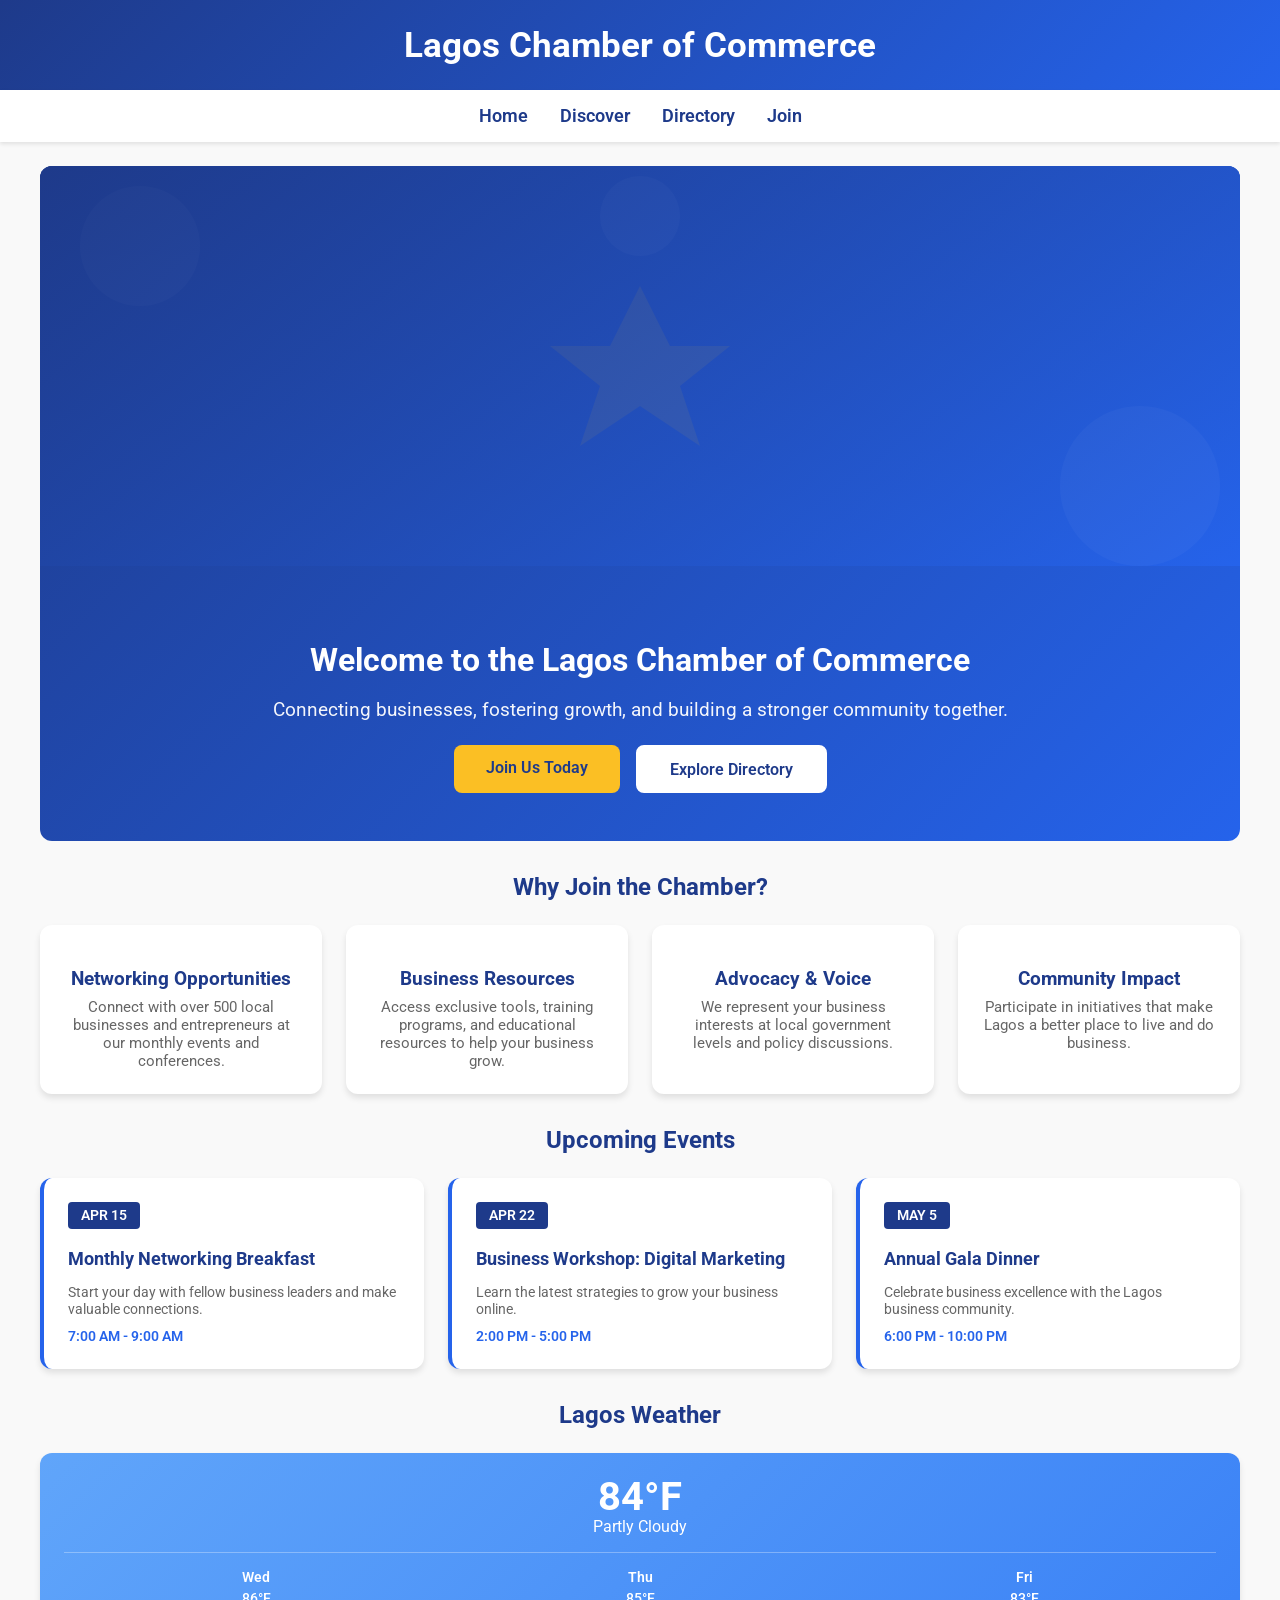
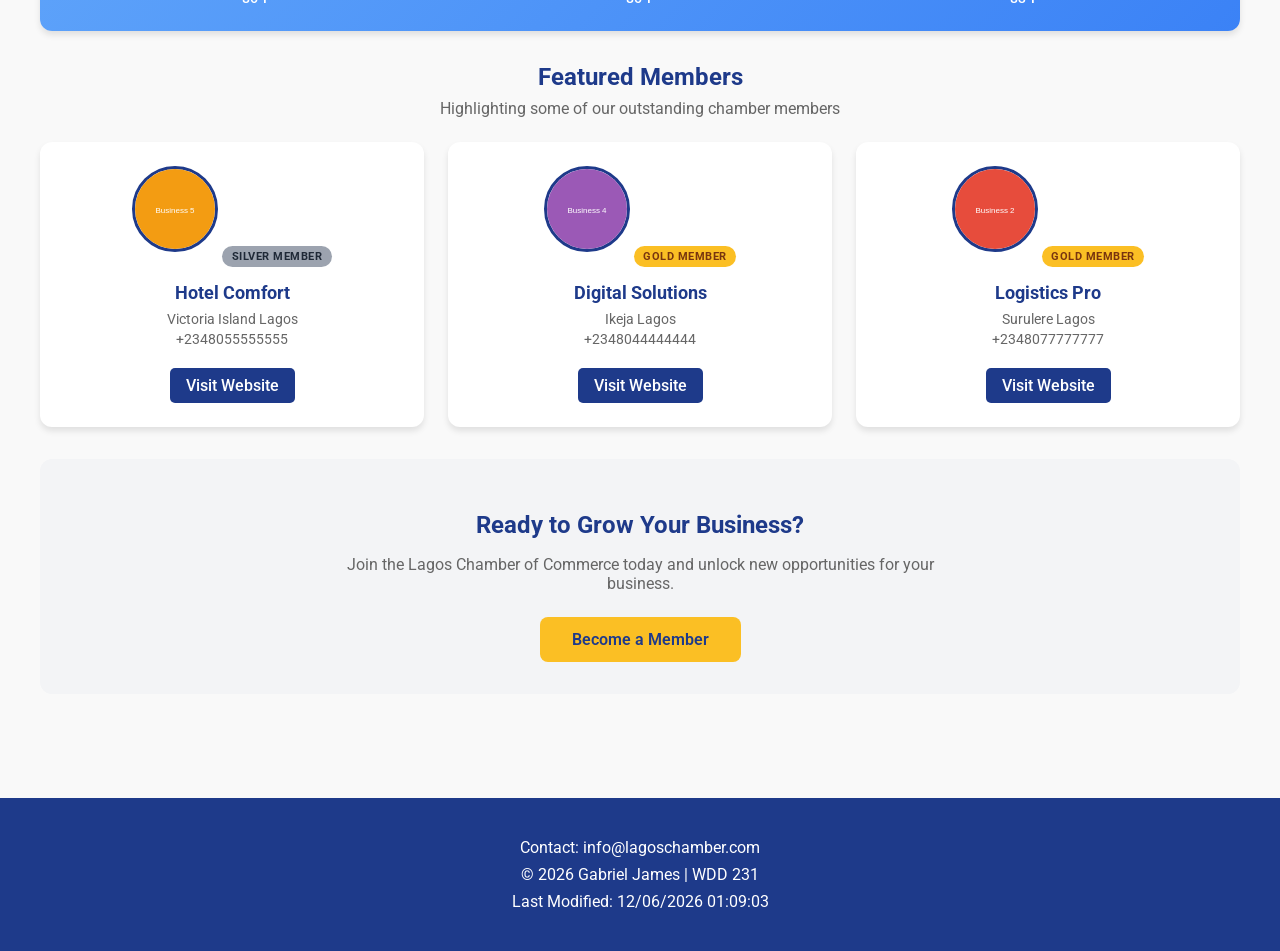
==== chamber/index.html @ 94c6b106 "Add chamber home page with weather API and member spotlights" ====
<!DOCTYPE html>
<html lang="en">
<head>
  <meta charset="UTF-8">
  <meta name="viewport" content="width=device-width, initial-scale=1.0">
 
  <title>Home | Lagos Chamber of Commerce</title>
 
  <meta name="description" content="Welcome to the Lagos Chamber of Commerce - connecting businesses, fostering growth, and building community.">
  <meta name="author" content="Gabriel James">
 
  <link rel="icon" href="images/favicon.jpeg">
 
  <link rel="preconnect" href="https://fonts.googleapis.com">
  <link rel="preconnect" href="https://fonts.gstatic.com" crossorigin>
  <link href="https://fonts.googleapis.com/css2?family=Roboto:wght@400;700&display=swap" rel="stylesheet">
 
  <meta property="og:title" content="Lagos Chamber of Commerce">
  <meta property="og:description" content="Connecting businesses, fostering growth, and building community in Lagos.">
  <meta property="og:image" content="https://gabbyjay20.github.io/wdd231/chamber/images/logo.svg">
  <meta property="og:url" content="https://gabbyjay20.github.io/wdd231/chamber/index.html">
 
  <link rel="stylesheet" href="styles/normalize.css">
  <link rel="stylesheet" href="styles/small.css">
  <link rel="stylesheet" href="styles/larger.css">
</head>
 
<body>
 
<header>
  <h1>Lagos Chamber of Commerce</h1>
</header>
 
<nav>
  <ul>
    <li><a href="index.html">Home</a></li>
    <li><a href="#">Discover</a></li>
    <li><a href="directory.html">Directory</a></li>
    <li><a href="#">Join</a></li>
  </ul>
</nav>
 
<main>
 
  <!-- Hero Section -->
  <section class="hero">
    <div class="hero-image"></div>
    <div class="hero-content">
      <h2>Welcome to the Lagos Chamber of Commerce</h2>
      <p>Connecting businesses, fostering growth, and building a stronger community together.</p>
      <div class="hero-buttons">
        <a href="#" class="cta-button primary">Join Us Today</a>
        <a href="directory.html" class="cta-button secondary">Explore Directory</a>
      </div>
    </div>
  </section>
 
  <!-- About Section -->
  <section class="about-section">
    <h2>Why Join the Chamber?</h2>
    <div class="features-grid">
      <div class="feature-card">
        <h3>Networking Opportunities</h3>
        <p>Connect with over 500 local businesses and entrepreneurs at our monthly events and conferences.</p>
      </div>
      <div class="feature-card">
        <h3>Business Resources</h3>
        <p>Access exclusive tools, training programs, and educational resources to help your business grow.</p>
      </div>
      <div class="feature-card">
        <h3>Advocacy & Voice</h3>
        <p>We represent your business interests at local government levels and policy discussions.</p>
      </div>
      <div class="feature-card">
        <h3>Community Impact</h3>
        <p>Participate in initiatives that make Lagos a better place to live and do business.</p>
      </div>
    </div>
  </section>
 
  <!-- Upcoming Events Section -->
  <section class="events-section">
    <h2>Upcoming Events</h2>
    <div class="events-grid">
      <div class="event-card">
        <div class="event-date">APR 15</div>
        <h3>Monthly Networking Breakfast</h3>
        <p>Start your day with fellow business leaders and make valuable connections.</p>
        <span class="event-time">7:00 AM - 9:00 AM</span>
      </div>
      <div class="event-card">
        <div class="event-date">APR 22</div>
        <h3>Business Workshop: Digital Marketing</h3>
        <p>Learn the latest strategies to grow your business online.</p>
        <span class="event-time">2:00 PM - 5:00 PM</span>
      </div>
      <div class="event-card">
        <div class="event-date">MAY 5</div>
        <h3>Annual Gala Dinner</h3>
        <p>Celebrate business excellence with the Lagos business community.</p>
        <span class="event-time">6:00 PM - 10:00 PM</span>
      </div>
    </div>
  </section>
 
  <!-- Weather Section -->
  <section class="weather-section">
    <h2>Lagos Weather</h2>
    <div class="weather-card">
      <div class="weather-info">
        <span class="temperature">84°F</span>
        <span class="conditions">Partly Cloudy</span>
      </div>
      <p class="weather-note">Perfect weather for business meetings and events!</p>
    </div>
  </section>

  <!-- Business Spotlight Section -->
  <section class="spotlight-section">
    <h2>Featured Members</h2>
    <p class="section-subtitle">Highlighting some of our outstanding chamber members</p>
    <div id="spotlights" class="spotlight-grid"></div>
  </section>
 
  <!-- Call to Action -->
  <section class="cta-section">
    <h2>Ready to Grow Your Business?</h2>
    <p>Join the Lagos Chamber of Commerce today and unlock new opportunities for your business.</p>
    <a href="#" class="cta-button primary">Become a Member</a>
  </section>
 
</main>
 
<footer>
 
  <p>Contact: info@lagoschamber.com</p>
 
  <p>© <span id="year"></span> Gabriel James | WDD 231</p>
 
  <p>Last Modified: <span id="lastModified"></span></p>
 
</footer>
 
<script src="scripts/home.js" defer></script>
 
</body>
</html>
---- chamber/styles/small.css ----
body {
  font-family: 'Roboto', sans-serif;
  margin: 0;
  background-color: #f9f9f9;
  color: #333;
}

header {
  text-align: center;
  padding: 1.5rem;
  background: linear-gradient(135deg, #1e3a8a 0%, #2563eb 100%);
  color: white;
  box-shadow: 0 2px 5px rgba(0,0,0,0.1);
}

header h1 {
  margin: 0;
  font-size: 1.8rem;
}

nav {
  background-color: #fff;
  box-shadow: 0 2px 4px rgba(0,0,0,0.1);
}

nav ul {
  display: flex;
  justify-content: center;
  gap: 2rem;
  list-style: none;
  padding: 1rem;
  margin: 0;
}

nav a {
  text-decoration: none;
  color: #1e3a8a;
  font-weight: 600;
  font-size: 1rem;
  transition: color 0.3s;
}

nav a:hover {
  color: #2563eb;
}

main {
  padding: 1.5rem;
  max-width: 1200px;
  margin: 0 auto;
}

h2 {
  text-align: center;
  color: #1e3a8a;
  margin-bottom: 1.5rem;
}

.view-buttons {
  text-align: center;
  margin-bottom: 2rem;
}

.view-buttons button {
  padding: 0.5rem 1.5rem;
  margin: 0 0.5rem;
  border: 2px solid #1e3a8a;
  background-color: white;
  color: #1e3a8a;
  font-weight: 600;
  cursor: pointer;
  border-radius: 5px;
  transition: all 0.3s;
}

.view-buttons button:hover,
.view-buttons button.active {
  background-color: #1e3a8a;
  color: white;
}

#members.grid {
  display: grid;
  grid-template-columns: 1fr;
  gap: 1.5rem;
}

#members.list {
  display: flex;
  flex-direction: column;
  gap: 1rem;
}

#members.list .card {
  display: flex;
  flex-direction: row;
  align-items: center;
  text-align: left;
}

#members.list .card img {
  width: 80px;
  height: 80px;
  margin-right: 1rem;
  margin-bottom: 0;
}

.card {
  background-color: white;
  border: none;
  padding: 1.5rem;
  text-align: center;
  border-radius: 12px;
  box-shadow: 0 4px 6px rgba(0,0,0,0.1);
  transition: transform 0.3s, box-shadow 0.3s;
}

.card:hover {
  transform: translateY(-5px);
  box-shadow: 0 8px 15px rgba(0,0,0,0.15);
}

.card img {
  width: 100px;
  height: 100px;
  object-fit: cover;
  border-radius: 50%;
  margin-bottom: 1rem;
  border: 3px solid #1e3a8a;
}

.card h3 {
  margin: 0.5rem 0;
  color: #1e3a8a;
  font-size: 1.2rem;
}

.card p {
  margin: 0.3rem 0;
  color: #666;
  font-size: 0.9rem;
}

.card a {
  display: inline-block;
  margin-top: 1rem;
  padding: 0.5rem 1rem;
  background-color: #1e3a8a;
  color: white;
  text-decoration: none;
  border-radius: 5px;
  font-weight: 500;
  transition: background-color 0.3s;
}

.card a:hover {
  background-color: #2563eb;
}

footer {
  background-color: #1e3a8a;
  color: white;
  text-align: center;
  padding: 2rem;
  margin-top: 3rem;
}

footer p {
  margin: 0.5rem 0;
}

footer a {
  color: #93c5fd;
  text-decoration: none;
}

footer a:hover {
  text-decoration: underline;
}

@media (min-width: 600px) {
  #members.grid {
    grid-template-columns: repeat(2, 1fr);
  }
}

/* Hero Section */
.hero {
  position: relative;
  background: linear-gradient(135deg, #1e3a8a 0%, #2563eb 100%);
  color: white;
  padding: 0;
  text-align: center;
  border-radius: 12px;
  margin-bottom: 2rem;
  overflow: hidden;
}

.hero-image {
  width: 100%;
  height: 300px;
  background-image: url('../images/hero-bg.svg');
  background-size: cover;
  background-position: center;
  position: relative;
}

.hero-image::after {
  content: '';
  position: absolute;
  top: 0;
  left: 0;
  right: 0;
  bottom: 0;
  background: linear-gradient(135deg, rgba(30, 58, 138, 0.85) 0%, rgba(37, 99, 235, 0.7) 100%);
}

.hero-content {
  position: relative;
  padding: 3rem 1.5rem;
  z-index: 1;
}

.hero-content h2 {
  color: white;
  font-size: 2rem;
  margin-bottom: 1rem;
}

.hero-content p {
  font-size: 1.2rem;
  margin-bottom: 1.5rem;
  opacity: 0.95;
}

.hero-buttons {
  display: flex;
  flex-direction: column;
  gap: 1rem;
  justify-content: center;
}

.cta-button {
  display: inline-block;
  padding: 0.8rem 2rem;
  border-radius: 8px;
  font-weight: 600;
  text-decoration: none;
  transition: all 0.3s;
}

.cta-button.primary {
  background-color: #fbbf24;
  color: #1e3a8a;
}

.cta-button.primary:hover {
  background-color: #f59e0b;
  transform: translateY(-2px);
}

.cta-button.secondary {
  background-color: white;
  color: #1e3a8a;
  border: 2px solid white;
}

.cta-button.secondary:hover {
  background-color: #1e3a8a;
  color: white;
}

/* About Section */
.about-section {
  margin-bottom: 2rem;
}

.features-grid {
  display: grid;
  grid-template-columns: 1fr;
  gap: 1.5rem;
}

.feature-card {
  background-color: white;
  padding: 1.5rem;
  border-radius: 12px;
  box-shadow: 0 4px 6px rgba(0,0,0,0.1);
  text-align: center;
}

.feature-card h3 {
  color: #1e3a8a;
  margin-bottom: 0.5rem;
}

.feature-card p {
  color: #666;
  font-size: 0.95rem;
  margin: 0;
}

/* Events Section */
.events-section {
  margin-bottom: 2rem;
}

.events-grid {
  display: grid;
  grid-template-columns: 1fr;
  gap: 1.5rem;
}

.event-card {
  background-color: white;
  padding: 1.5rem;
  border-radius: 12px;
  box-shadow: 0 4px 6px rgba(0,0,0,0.1);
  border-left: 4px solid #2563eb;
}

.event-date {
  background-color: #1e3a8a;
  color: white;
  display: inline-block;
  padding: 0.3rem 0.8rem;
  border-radius: 4px;
  font-weight: 600;
  font-size: 0.9rem;
  margin-bottom: 0.8rem;
}

.event-card h3 {
  color: #1e3a8a;
  margin: 0.5rem 0;
  font-size: 1.1rem;
}

.event-card p {
  color: #666;
  font-size: 0.9rem;
  margin-bottom: 0.5rem;
}

.event-time {
  color: #2563eb;
  font-weight: 600;
  font-size: 0.85rem;
}

/* Weather Section */
.weather-section {
  margin-bottom: 2rem;
}

.weather-card {
  background: linear-gradient(135deg, #60a5fa 0%, #3b82f6 100%);
  color: white;
  padding: 1.5rem;
  border-radius: 12px;
  text-align: center;
  box-shadow: 0 4px 6px rgba(0,0,0,0.1);
}

.weather-current {
  display: flex;
  align-items: center;
  justify-content: center;
  gap: 1rem;
  margin-bottom: 1rem;
}

.weather-icon {
  width: 60px;
  height: 60px;
}

.weather-info {
  display: flex;
  flex-direction: column;
}

.temperature {
  font-size: 2.5rem;
  font-weight: 700;
  line-height: 1;
}

.conditions {
  font-size: 1rem;
  text-transform: capitalize;
}

.weather-forecast {
  display: flex;
  justify-content: space-around;
  padding-top: 1rem;
  border-top: 1px solid rgba(255,255,255,0.3);
}

.forecast-day {
  display: flex;
  flex-direction: column;
  align-items: center;
  gap: 0.3rem;
}

.forecast-date {
  font-size: 0.85rem;
  font-weight: 600;
}

.forecast-icon {
  width: 35px;
  height: 35px;
}

.forecast-temp {
  font-size: 0.9rem;
  font-weight: 500;
}

.weather-note {
  margin: 0;
  font-size: 0.95rem;
  opacity: 0.9;
}

/* CTA Section */
.cta-section {
  background-color: #f3f4f6;
  padding: 2rem;
  border-radius: 12px;
  text-align: center;
  margin-bottom: 2rem;
}

.cta-section h2 {
  color: #1e3a8a;
  margin-bottom: 0.5rem;
}

.cta-section p {
  color: #666;
  margin-bottom: 1.5rem;
  max-width: 600px;
  margin-left: auto;
  margin-right: auto;
}

/* Spotlight Section */
.spotlight-section {
  margin-bottom: 2rem;
}

.section-subtitle {
  text-align: center;
  color: #666;
  margin-top: -1rem;
  margin-bottom: 1.5rem;
}

.spotlight-grid {
  display: grid;
  grid-template-columns: 1fr;
  gap: 1.5rem;
}

.spotlight-card {
  background-color: white;
  padding: 1.5rem;
  border-radius: 12px;
  box-shadow: 0 4px 6px rgba(0,0,0,0.1);
  text-align: center;
  transition: transform 0.3s, box-shadow 0.3s;
}

.spotlight-card:hover {
  transform: translateY(-5px);
  box-shadow: 0 8px 15px rgba(0,0,0,0.15);
}

.spotlight-card img {
  width: 80px;
  height: 80px;
  border-radius: 50%;
  object-fit: cover;
  border: 3px solid #1e3a8a;
  margin-bottom: 0.5rem;
}

.spotlight-card .membership-badge {
  display: inline-block;
  padding: 0.25rem 0.6rem;
  border-radius: 20px;
  font-size: 0.7rem;
  font-weight: 700;
  text-transform: uppercase;
  letter-spacing: 0.5px;
  margin-bottom: 0.5rem;
}

.spotlight-card .membership-badge.gold {
  background-color: #fbbf24;
  color: #78350f;
}

.spotlight-card .membership-badge.silver {
  background-color: #9ca3af;
  color: #1f2937;
}

.spotlight-card .membership-badge.bronze {
  background-color: #b45309;
  color: white;
}

.spotlight-card h3 {
  color: #1e3a8a;
  margin: 0.5rem 0;
  font-size: 1.1rem;
}

.spotlight-card .tagline {
  color: #2563eb;
  font-style: italic;
  font-size: 0.9rem;
  margin-bottom: 0.5rem;
}

.spotlight-card .address,
.spotlight-card .phone {
  color: #666;
  font-size: 0.85rem;
  margin: 0.3rem 0;
}

.spotlight-card .visit-btn {
  display: inline-block;
  margin-top: 1rem;
  padding: 0.5rem 1rem;
  background-color: #1e3a8a;
  color: white;
  text-decoration: none;
  border-radius: 5px;
  font-weight: 500;
  transition: background-color 0.3s;
}

.spotlight-card .visit-btn:hover {
  background-color: #2563eb;
}

/* Responsive */
@media (min-width: 600px) {
  .hero-buttons {
    flex-direction: row;
    justify-content: center;
  }
  
  .features-grid {
    grid-template-columns: repeat(2, 1fr);
  }
  
  .events-grid {
    grid-template-columns: repeat(2, 1fr);
  }
}
---- chamber/styles/larger.css ----
@media (min-width: 768px) {
  #members.grid {
    grid-template-columns: repeat(2, 1fr);
  }
  
  .features-grid {
    grid-template-columns: repeat(2, 1fr);
  }
  
  .spotlight-grid {
    grid-template-columns: repeat(2, 1fr);
  }
  
  .hero-image {
    height: 400px;
  }
}

@media (min-width: 1024px) {
  #members.grid {
    grid-template-columns: repeat(3, 1fr);
  }
  
  header h1 {
    font-size: 2.2rem;
  }
  
  nav a {
    font-size: 1.1rem;
  }
  
  .features-grid {
    grid-template-columns: repeat(4, 1fr);
  }
  
  .events-grid {
    grid-template-columns: repeat(3, 1fr);
  }
  
  .spotlight-grid {
    grid-template-columns: repeat(3, 1fr);
  }
}

@media (min-width: 1200px) {
  #members.grid {
    grid-template-columns: repeat(4, 1fr);
  }
}
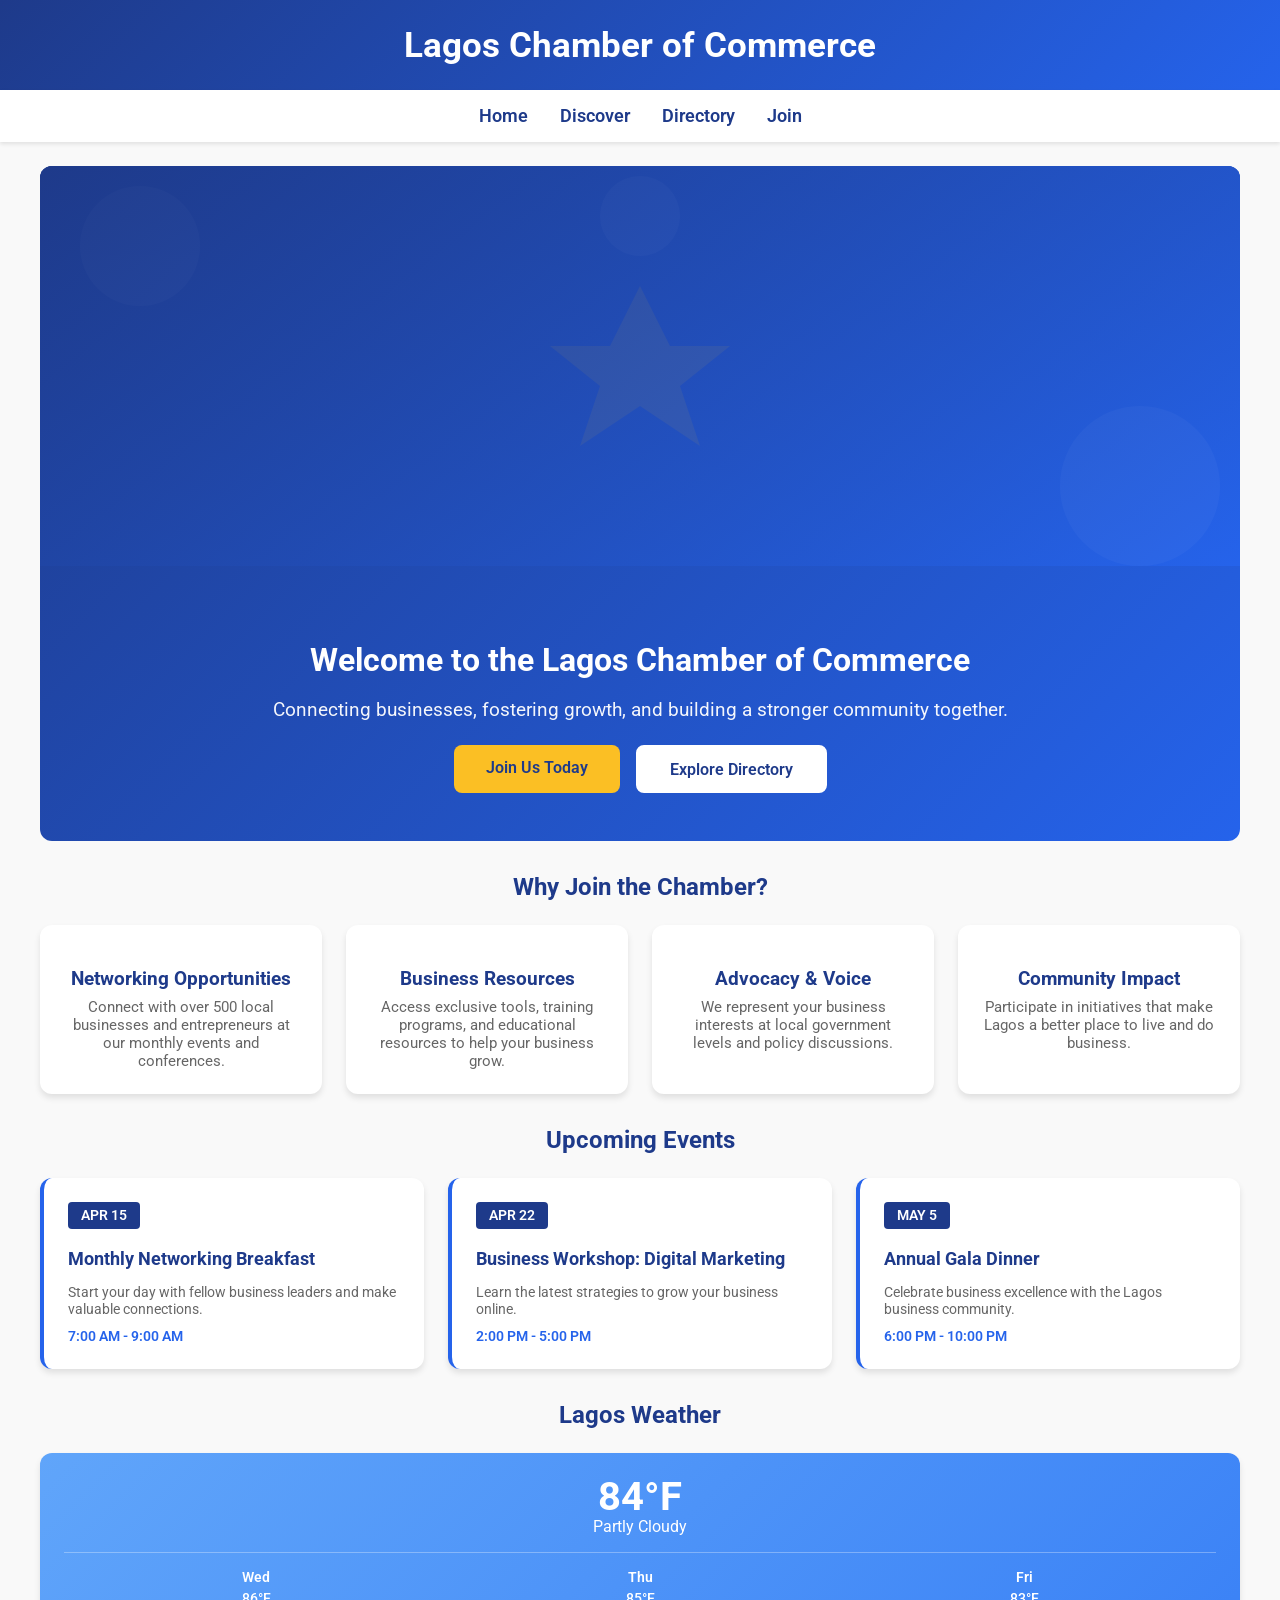
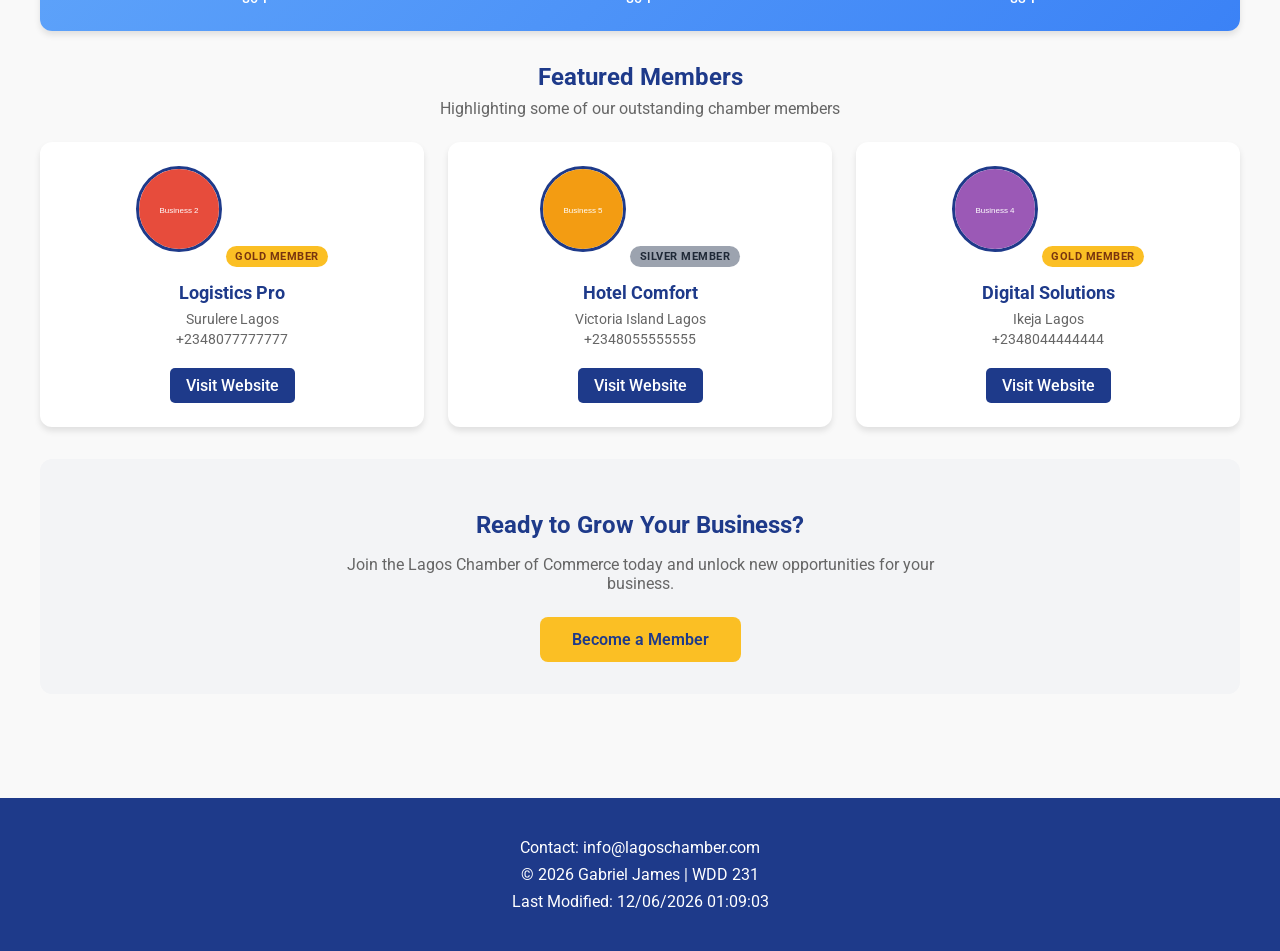
==== commit b540ba4a: "Fix meta tags and favicon for SEO" ====
--- a/chamber/index.html
+++ b/chamber/index.html
@@ -6,7 +6,7 @@
  
   <title>Home | Lagos Chamber of Commerce</title>
  
-  <meta name="description" content="Welcome to the Lagos Chamber of Commerce - connecting businesses, fostering growth, and building community.">
+  <meta name="description" content="Welcome to the Lagos Chamber of Commerce - connecting businesses, fostering growth, and building community in Lagos, Nigeria.">
   <meta name="author" content="Gabriel James">
  
   <link rel="icon" href="images/favicon.jpeg">
@@ -15,8 +15,8 @@
   <link rel="preconnect" href="https://fonts.gstatic.com" crossorigin>
   <link href="https://fonts.googleapis.com/css2?family=Roboto:wght@400;700&display=swap" rel="stylesheet">
  
-  <meta property="og:title" content="Lagos Chamber of Commerce">
-  <meta property="og:description" content="Connecting businesses, fostering growth, and building community in Lagos.">
+  <meta property="og:title" content="Lagos Chamber of Commerce - Home">
+  <meta property="og:description" content="Welcome to the Lagos Chamber of Commerce - connecting businesses, fostering growth, and building community together.">
   <meta property="og:image" content="https://gabbyjay20.github.io/wdd231/chamber/images/logo.svg">
   <meta property="og:url" content="https://gabbyjay20.github.io/wdd231/chamber/index.html">
  
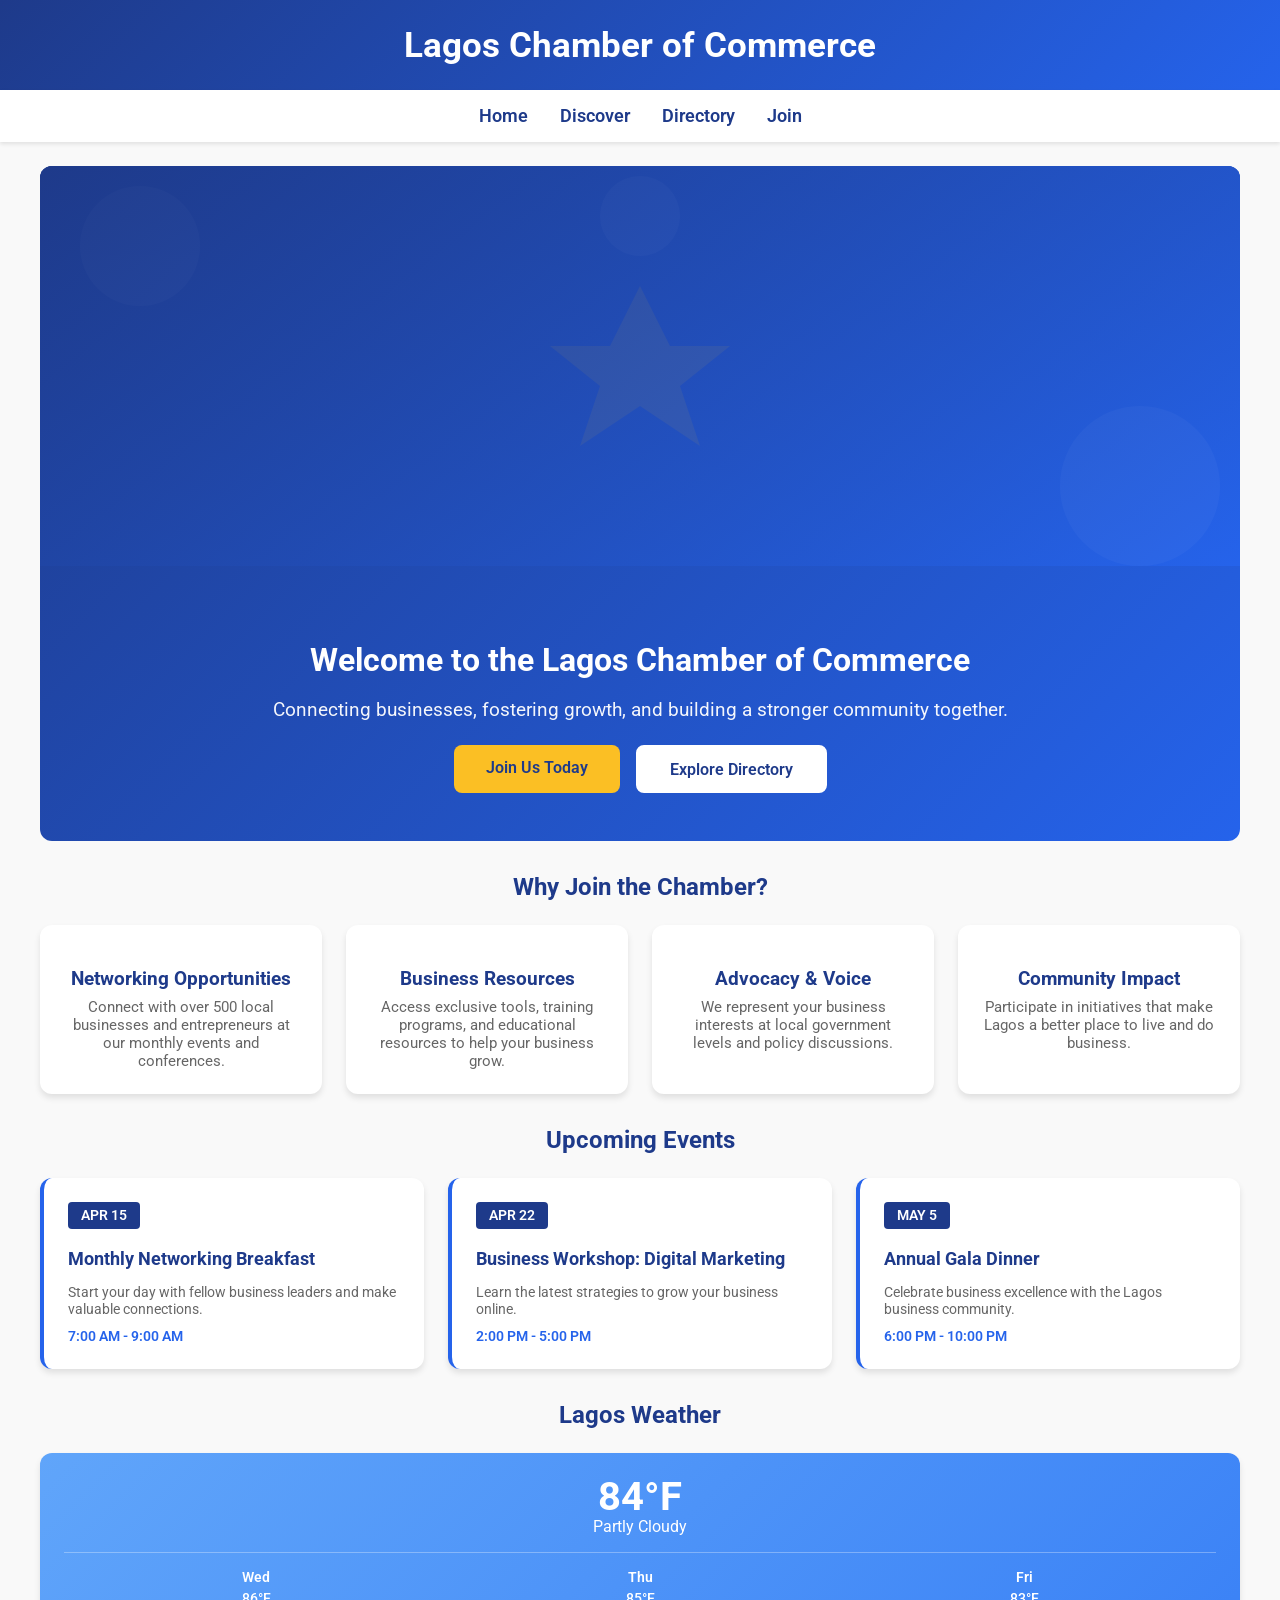
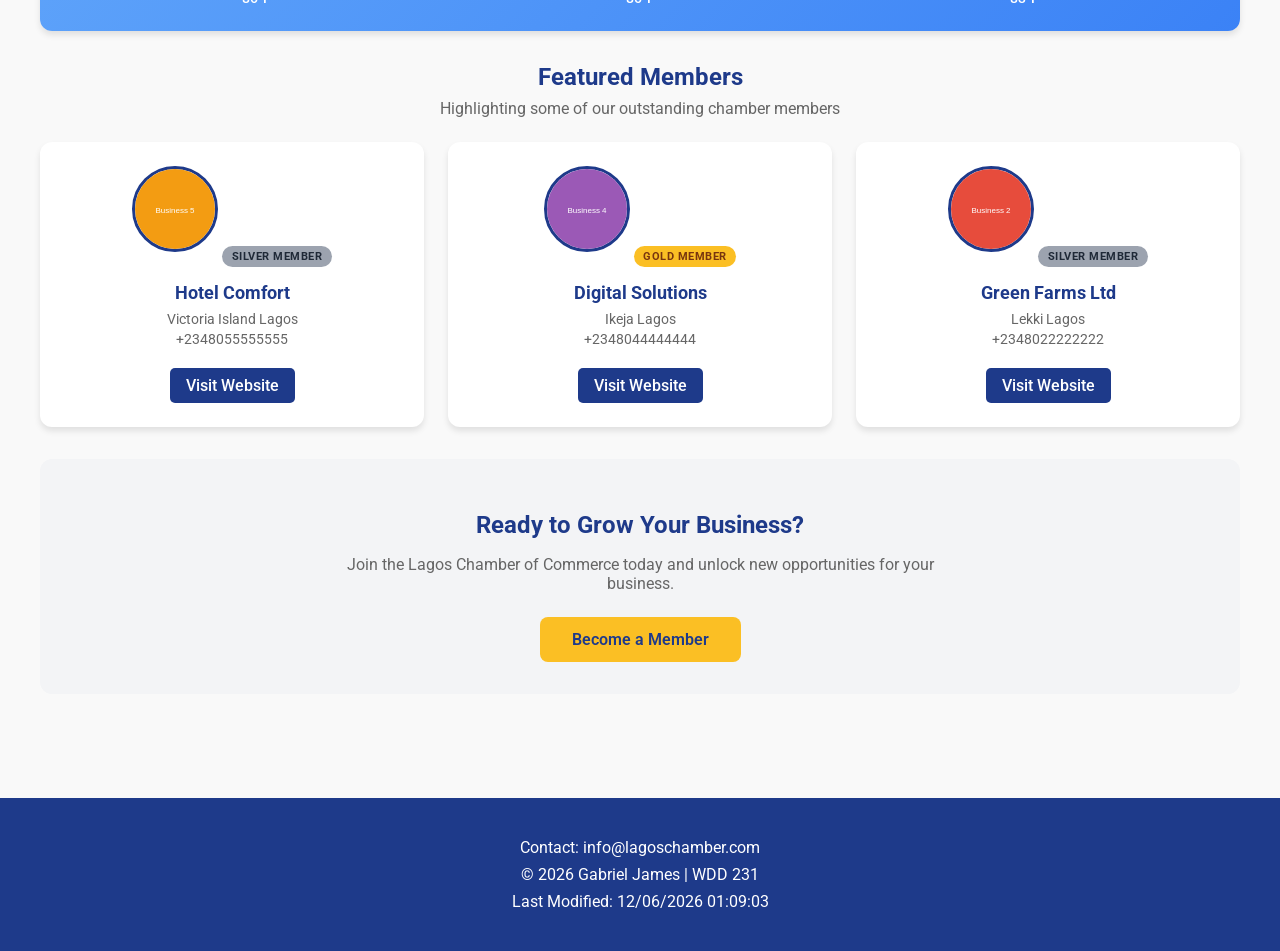
==== commit 275b1815: "Update title format" ====
--- a/chamber/index.html
+++ b/chamber/index.html
@@ -4,7 +4,7 @@
   <meta charset="UTF-8">
   <meta name="viewport" content="width=device-width, initial-scale=1.0">
  
-  <title>Home | Lagos Chamber of Commerce</title>
+  <title>Lagos Chamber of Commerce - Home Page</title>
  
   <meta name="description" content="Welcome to the Lagos Chamber of Commerce - connecting businesses, fostering growth, and building community in Lagos, Nigeria.">
   <meta name="author" content="Gabriel James">
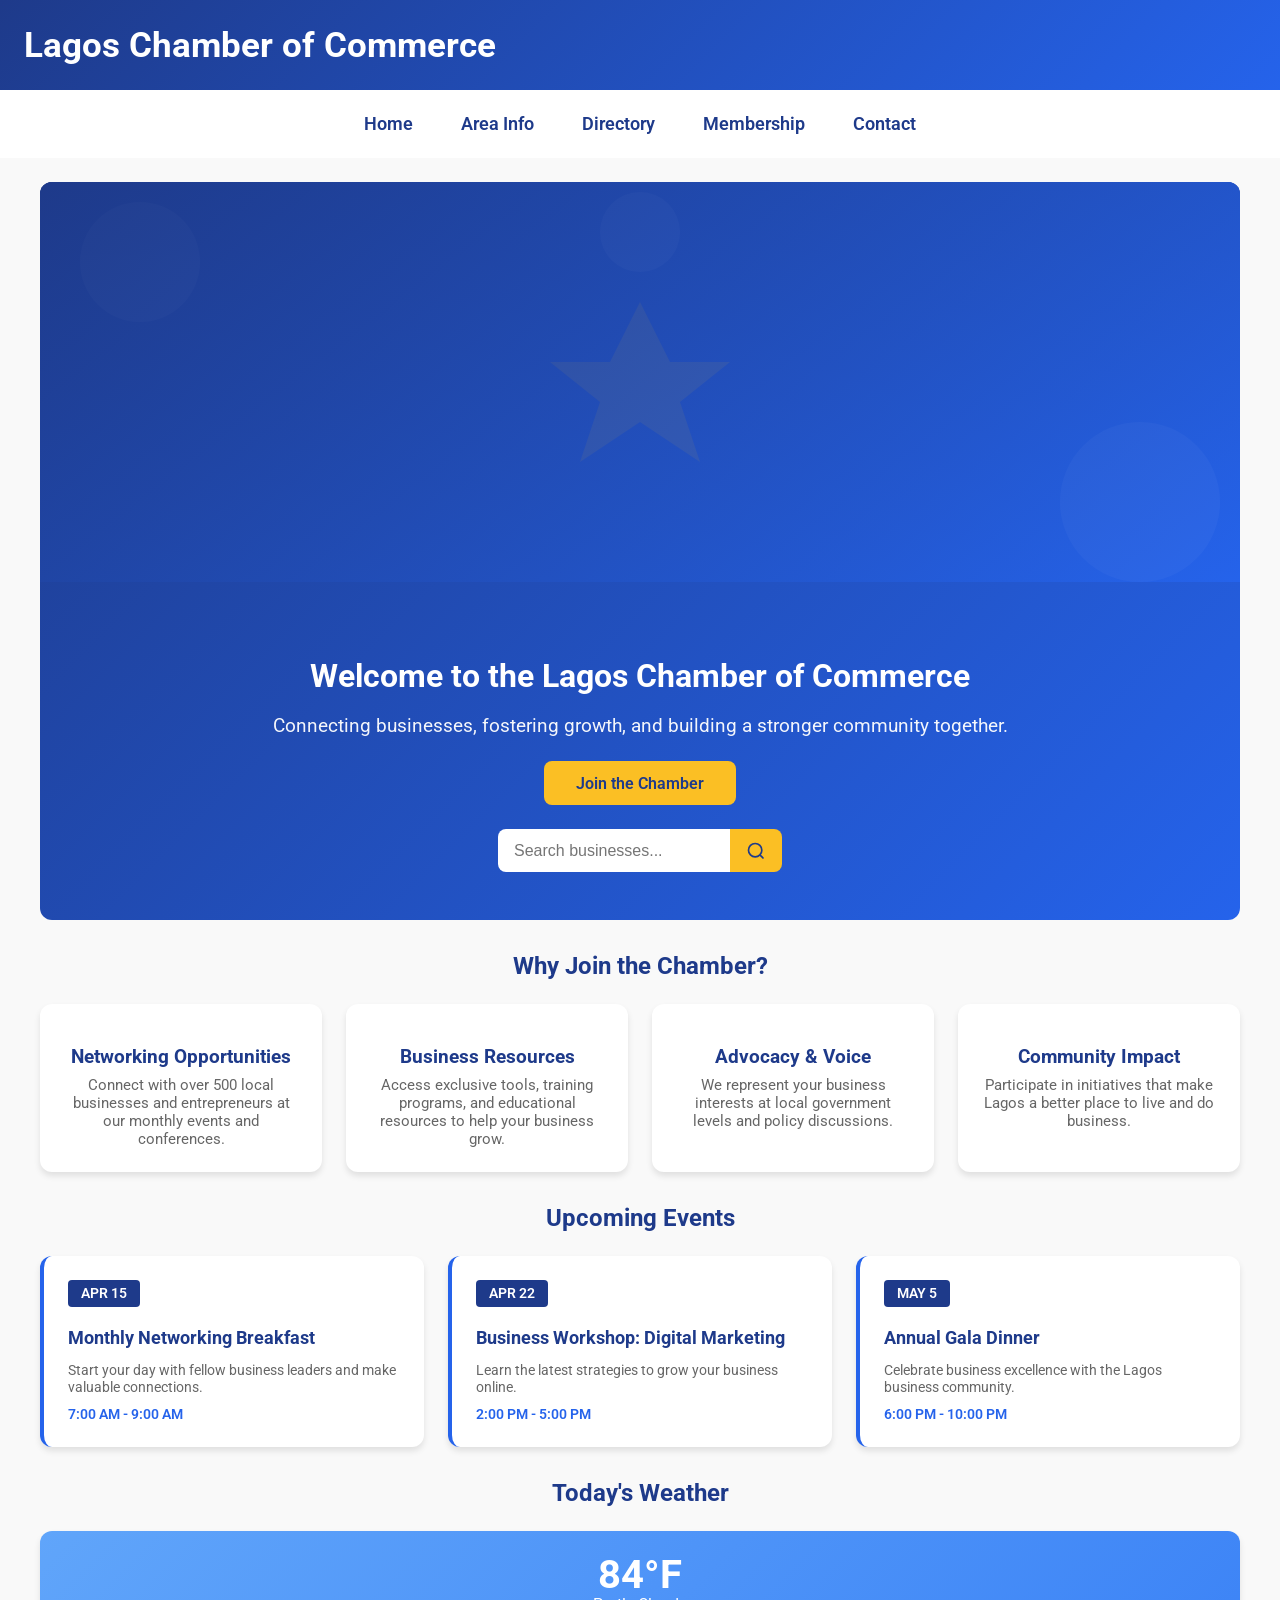
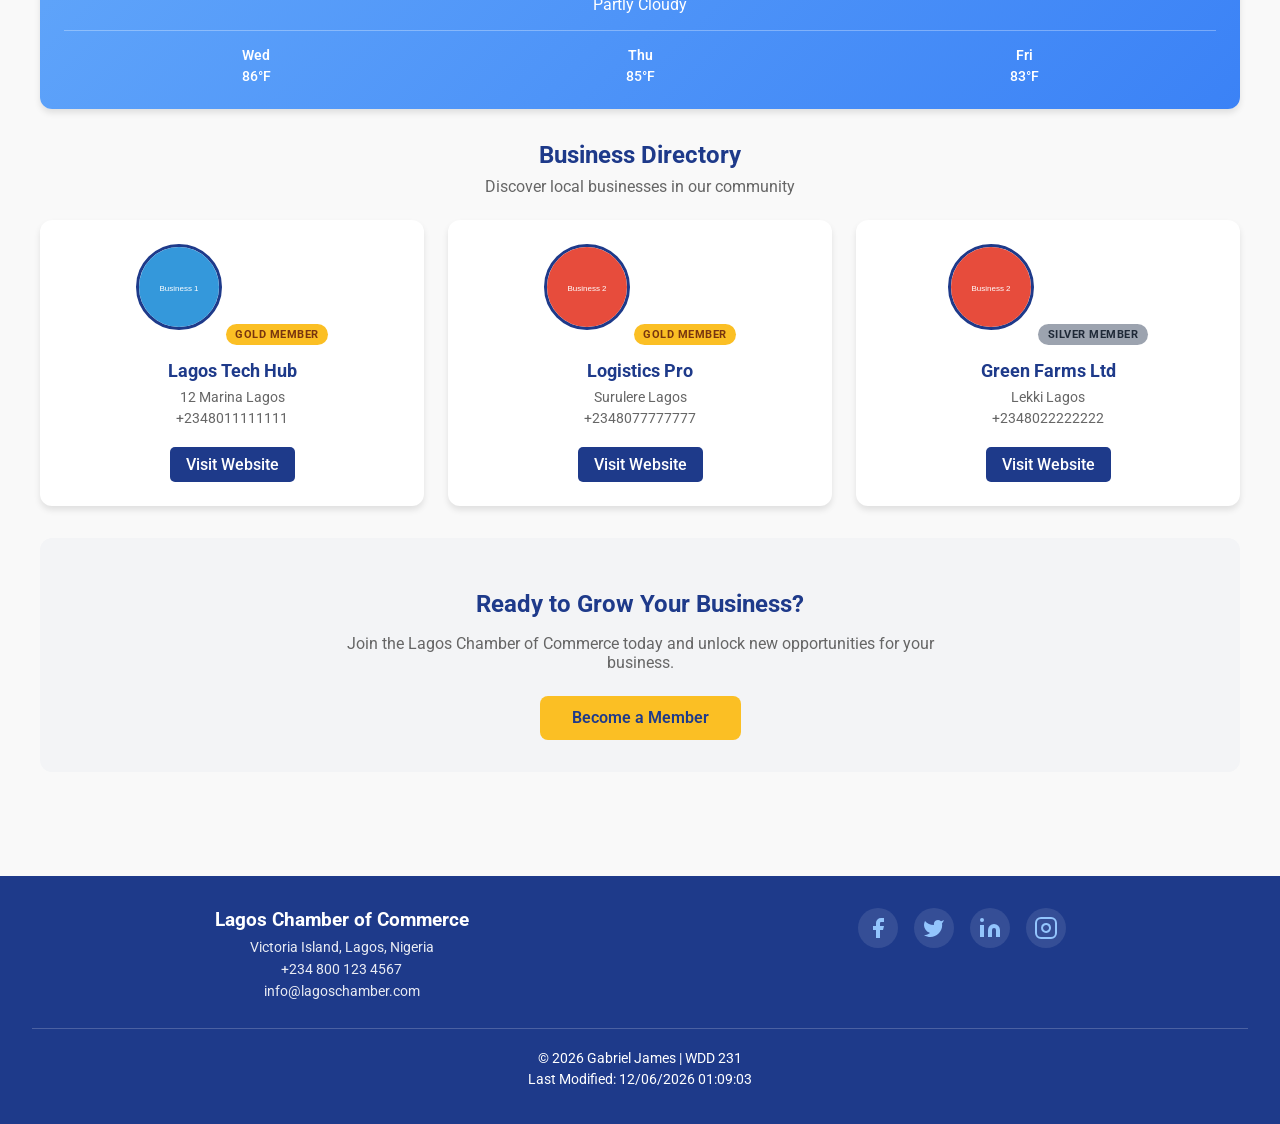
==== commit f41dfbe6: "Update chamber pages, scripts, and styles" ====
--- a/chamber/index.html
+++ b/chamber/index.html
@@ -3,23 +3,23 @@
 <head>
   <meta charset="UTF-8">
   <meta name="viewport" content="width=device-width, initial-scale=1.0">
- 
+  
   <title>Lagos Chamber of Commerce - Home Page</title>
- 
+  
   <meta name="description" content="Welcome to the Lagos Chamber of Commerce - connecting businesses, fostering growth, and building community in Lagos, Nigeria.">
   <meta name="author" content="Gabriel James">
- 
+  
   <link rel="icon" href="images/favicon.jpeg">
- 
+  
   <link rel="preconnect" href="https://fonts.googleapis.com">
   <link rel="preconnect" href="https://fonts.gstatic.com" crossorigin>
   <link href="https://fonts.googleapis.com/css2?family=Roboto:wght@400;700&display=swap" rel="stylesheet">
- 
+  
   <meta property="og:title" content="Lagos Chamber of Commerce - Home">
   <meta property="og:description" content="Welcome to the Lagos Chamber of Commerce - connecting businesses, fostering growth, and building community together.">
   <meta property="og:image" content="https://gabbyjay20.github.io/wdd231/chamber/images/logo.svg">
   <meta property="og:url" content="https://gabbyjay20.github.io/wdd231/chamber/index.html">
- 
+  
   <link rel="stylesheet" href="styles/normalize.css">
   <link rel="stylesheet" href="styles/small.css">
   <link rel="stylesheet" href="styles/larger.css">
@@ -28,17 +28,23 @@
 <body>
  
 <header>
-  <h1>Lagos Chamber of Commerce</h1>
-</header>
- 
-<nav>
-  <ul>
-    <li><a href="index.html">Home</a></li>
-    <li><a href="#">Discover</a></li>
-    <li><a href="directory.html">Directory</a></li>
-    <li><a href="#">Join</a></li>
-  </ul>
-</nav>
+    <div class="logo">
+      <h1>Lagos Chamber of Commerce</h1>
+    </div>
+    <button id="menu-toggle" aria-label="Toggle navigation">
+      <span class="hamburger"></span>
+    </button>
+  </header>
+   
+  <nav id="navigation">
+    <ul>
+      <li><a href="index.html">Home</a></li>
+      <li><a href="#">Area Info</a></li>
+      <li><a href="directory.html">Directory</a></li>
+      <li><a href="#">Membership</a></li>
+      <li><a href="#">Contact</a></li>
+    </ul>
+  </nav>
  
 <main>
  
@@ -49,8 +55,11 @@
       <h2>Welcome to the Lagos Chamber of Commerce</h2>
       <p>Connecting businesses, fostering growth, and building a stronger community together.</p>
       <div class="hero-buttons">
-        <a href="#" class="cta-button primary">Join Us Today</a>
-        <a href="directory.html" class="cta-button secondary">Explore Directory</a>
+        <a href="#" class="cta-button primary">Join the Chamber</a>
+      </div>
+      <div class="search-bar">
+        <input type="text" placeholder="Search businesses...">
+        <button aria-label="Search"><svg xmlns="http://www.w3.org/2000/svg" width="20" height="20" viewBox="0 0 24 24" fill="none" stroke="currentColor" stroke-width="2"><circle cx="11" cy="11" r="8"></circle><path d="m21 21-4.35-4.35"></path></svg></button>
       </div>
     </div>
   </section>
@@ -105,20 +114,44 @@
  
   <!-- Weather Section -->
   <section class="weather-section">
-    <h2>Lagos Weather</h2>
+    <h2>Today's Weather</h2>
     <div class="weather-card">
-      <div class="weather-info">
-        <span class="temperature">84°F</span>
-        <span class="conditions">Partly Cloudy</span>
+      <div class="weather-main">
+        <div class="weather-icon">
+          <svg xmlns="http://www.w3.org/2000/svg" width="48" height="48" viewBox="0 0 24 24" fill="none" stroke="currentColor" stroke-width="1.5"><path d="M17.5 19H9a7 7 0 1 1 6.71-9h1.79a4.5 4.5 0 1 1 0 9Z"></path></svg>
+        </div>
+        <div class="weather-info">
+          <span class="temperature">54°F</span>
+          <span class="conditions">Cloudy</span>
+        </div>
       </div>
-      <p class="weather-note">Perfect weather for business meetings and events!</p>
+      <div class="weather-details">
+        <span class="high-low">High: 57°F | Low: 44°F</span>
+      </div>
+      <div class="weather-forecast">
+        <div class="forecast-day">
+          <span class="day">Mon</span>
+          <span class="forecast-icon">☀️</span>
+          <span class="forecast-temp">58°F</span>
+        </div>
+        <div class="forecast-day">
+          <span class="day">Tue</span>
+          <span class="forecast-icon">⛅</span>
+          <span class="forecast-temp">55°F</span>
+        </div>
+        <div class="forecast-day">
+          <span class="day">Wed</span>
+          <span class="forecast-icon">🌧️</span>
+          <span class="forecast-temp">52°F</span>
+        </div>
+      </div>
     </div>
   </section>
 
   <!-- Business Spotlight Section -->
   <section class="spotlight-section">
-    <h2>Featured Members</h2>
-    <p class="section-subtitle">Highlighting some of our outstanding chamber members</p>
+    <h2>Business Directory</h2>
+    <p class="section-subtitle">Discover local businesses in our community</p>
     <div id="spotlights" class="spotlight-grid"></div>
   </section>
  
@@ -132,13 +165,24 @@
 </main>
  
 <footer>
- 
-  <p>Contact: info@lagoschamber.com</p>
- 
-  <p>© <span id="year"></span> Gabriel James | WDD 231</p>
- 
-  <p>Last Modified: <span id="lastModified"></span></p>
- 
+  <div class="footer-content">
+    <div class="footer-section">
+      <h3>Lagos Chamber of Commerce</h3>
+      <p>Victoria Island, Lagos, Nigeria</p>
+      <p>+234 800 123 4567</p>
+      <p>info@lagoschamber.com</p>
+    </div>
+    <div class="footer-section social-links">
+      <a href="#" aria-label="Facebook"><svg xmlns="http://www.w3.org/2000/svg" width="24" height="24" viewBox="0 0 24 24" fill="currentColor"><path d="M18 2h-3a5 5 0 0 0-5 5v3H7v4h3v8h4v-8h3l1-4h-4V7a1 1 0 0 1 1-1h3z"></path></svg></a>
+      <a href="#" aria-label="Twitter"><svg xmlns="http://www.w3.org/2000/svg" width="24" height="24" viewBox="0 0 24 24" fill="currentColor"><path d="M22 4s-.7 2.1-2 3.4c1.6 10-9.4 17.3-18 11.6 2.2.1 4.4-.6 6-2C3 15.5.5 9.6 3 5c2.2 2.6 5.6 4.1 9 4-.9-4.2 4-6.6 7-3.8 1.1 0 3-1.2 3-1.2z"></path></svg></a>
+      <a href="#" aria-label="LinkedIn"><svg xmlns="http://www.w3.org/2000/svg" width="24" height="24" viewBox="0 0 24 24" fill="currentColor"><path d="M16 8a6 6 0 0 1 6 6v7h-4v-7a2 2 0 0 0-2-2 2 2 0 0 0-2 2v7h-4v-7a6 6 0 0 1 6-6z"></path><rect x="2" y="9" width="4" height="12"></rect><circle cx="4" cy="4" r="2"></circle></svg></a>
+      <a href="#" aria-label="Instagram"><svg xmlns="http://www.w3.org/2000/svg" width="24" height="24" viewBox="0 0 24 24" fill="none" stroke="currentColor" stroke-width="2"><rect x="2" y="2" width="20" height="20" rx="5" ry="5"></rect><path d="M16 11.37A4 4 0 1 1 12.63 8 4 4 0 0 1 16 11.37z"></path><line x1="17.5" y1="6.5" x2="17.51" y2="6.5"></line></svg></a>
+    </div>
+  </div>
+  <div class="footer-bottom">
+    <p>© <span id="year"></span> Gabriel James | WDD 231</p>
+    <p>Last Modified: <span id="lastModified"></span></p>
+  </div>
 </footer>
  
 <script src="scripts/home.js" defer></script>
--- a/chamber/styles/small.css
+++ b/chamber/styles/small.css
@@ -11,6 +11,9 @@
   background: linear-gradient(135deg, #1e3a8a 0%, #2563eb 100%);
   color: white;
   box-shadow: 0 2px 5px rgba(0,0,0,0.1);
+  display: flex;
+  justify-content: space-between;
+  align-items: center;
 }
 
 header h1 {
@@ -18,29 +21,82 @@
   font-size: 1.8rem;
 }
 
+/* Mobile Navigation */
+#menu-toggle {
+  display: block;
+  background: none;
+  border: none;
+  cursor: pointer;
+  padding: 0.5rem;
+}
+
+.hamburger {
+  display: block;
+  width: 25px;
+  height: 3px;
+  background-color: white;
+  position: relative;
+  transition: background-color 0.3s;
+}
+
+.hamburger::before,
+.hamburger::after {
+  content: '';
+  position: absolute;
+  width: 100%;
+  height: 3px;
+  background-color: white;
+  left: 0;
+  transition: transform 0.3s;
+}
+
+.hamburger::before {
+  top: -8px;
+}
+
+.hamburger::after {
+  top: 8px;
+}
+
 nav {
   background-color: #fff;
-  box-shadow: 0 2px 4px rgba(0,0,0,0.1);
+  box-shadow: 0 2px 4px rgba(0,0,0,0,1);
 }
 
 nav ul {
-  display: flex;
+  display: none;
+  flex-direction: column;
   justify-content: center;
-  gap: 2rem;
+  gap: 0;
   list-style: none;
+  padding: 0;
+  margin: 0;
+}
+
+nav ul.active {
+  display: flex;
+}
+
+nav li {
+  border-bottom: 1px solid #eee;
+}
+
+nav li:last-child {
+  border-bottom: none;
+}
+
+nav a {
+  display: block;
   padding: 1rem;
-  margin: 0;
-}
-
-nav a {
   text-decoration: none;
   color: #1e3a8a;
   font-weight: 600;
   font-size: 1rem;
-  transition: color 0.3s;
+  transition: background-color 0.3s, color 0.3s;
 }
 
 nav a:hover {
+  background-color: #f3f4f6;
   color: #2563eb;
 }
 
@@ -566,3 +622,150 @@
     grid-template-columns: repeat(2, 1fr);
   }
 }
+
+/* Hamburger Menu */
+#menu-toggle {
+  display: none;
+  background: none;
+  border: none;
+  cursor: pointer;
+  padding: 0.5rem;
+}
+
+.hamburger {
+  display: block;
+  width: 25px;
+  height: 3px;
+  background-color: white;
+  position: relative;
+  transition: background-color 0.3s;
+}
+
+.hamburger::before,
+.hamburger::after {
+  content: '';
+  position: absolute;
+  width: 100%;
+  height: 3px;
+  background-color: white;
+  left: 0;
+  transition: transform 0.3s;
+}
+
+.hamburger::before {
+  top: -8px;
+}
+
+.hamburger::after {
+  top: 8px;
+}
+
+/* Search Bar */
+.search-bar {
+  display: flex;
+  justify-content: center;
+  margin-top: 1.5rem;
+  gap: 0;
+}
+
+.search-bar input {
+  padding: 0.7rem 1rem;
+  border: none;
+  border-radius: 8px 0 0 8px;
+  font-size: 1rem;
+  width: 200px;
+  max-width: 60%;
+}
+
+.search-bar button {
+  padding: 0.7rem 1rem;
+  background-color: #fbbf24;
+  border: none;
+  border-radius: 0 8px 8px 0;
+  cursor: pointer;
+  display: flex;
+  align-items: center;
+  justify-content: center;
+}
+
+.search-bar button:hover {
+  background-color: #f59e0b;
+}
+
+.search-bar svg {
+  color: #1e3a8a;
+}
+
+/* Weather Details */
+.weather-main {
+  display: flex;
+  align-items: center;
+  justify-content: center;
+  gap: 1rem;
+  margin-bottom: 0.5rem;
+}
+
+.weather-details {
+  text-align: center;
+  margin-bottom: 1rem;
+}
+
+.high-low {
+  font-size: 1rem;
+  font-weight: 500;
+}
+
+/* Footer Styles */
+.footer-content {
+  display: flex;
+  flex-direction: column;
+  gap: 1.5rem;
+  margin-bottom: 1.5rem;
+}
+
+.footer-section {
+  text-align: center;
+}
+
+.footer-section h3 {
+  margin: 0 0 0.5rem 0;
+  font-size: 1.2rem;
+}
+
+.footer-section p {
+  margin: 0.3rem 0;
+  font-size: 0.9rem;
+  opacity: 0.9;
+}
+
+.social-links {
+  display: flex;
+  justify-content: center;
+  gap: 1rem;
+}
+
+.social-links a {
+  display: flex;
+  align-items: center;
+  justify-content: center;
+  width: 40px;
+  height: 40px;
+  background-color: rgba(255,255,255,0.1);
+  border-radius: 50%;
+  transition: background-color 0.3s;
+}
+
+.social-links a:hover {
+  background-color: rgba(255,255,255,0.2);
+}
+
+.footer-bottom {
+  text-align: center;
+  padding-top: 1rem;
+  border-top: 1px solid rgba(255,255,255,0.2);
+}
+
+.footer-bottom p {
+  margin: 0.3rem 0;
+  font-size: 0.85rem;
+}
--- a/chamber/styles/larger.css
+++ b/chamber/styles/larger.css
@@ -13,6 +13,37 @@
   
   .hero-image {
     height: 400px;
+  }
+  
+  .footer-content {
+    flex-direction: row;
+    justify-content: space-around;
+    text-align: left;
+  }
+  
+  .social-links {
+    justify-content: flex-start;
+  }
+  
+  /* Desktop Navigation */
+  #menu-toggle {
+    display: none;
+  }
+  
+  nav ul {
+    display: flex;
+    flex-direction: row;
+    justify-content: center;
+    gap: 2rem;
+    padding: 1rem;
+  }
+  
+  nav li {
+    border-bottom: none;
+  }
+  
+  nav a {
+    padding: 0.5rem;
   }
 }
 
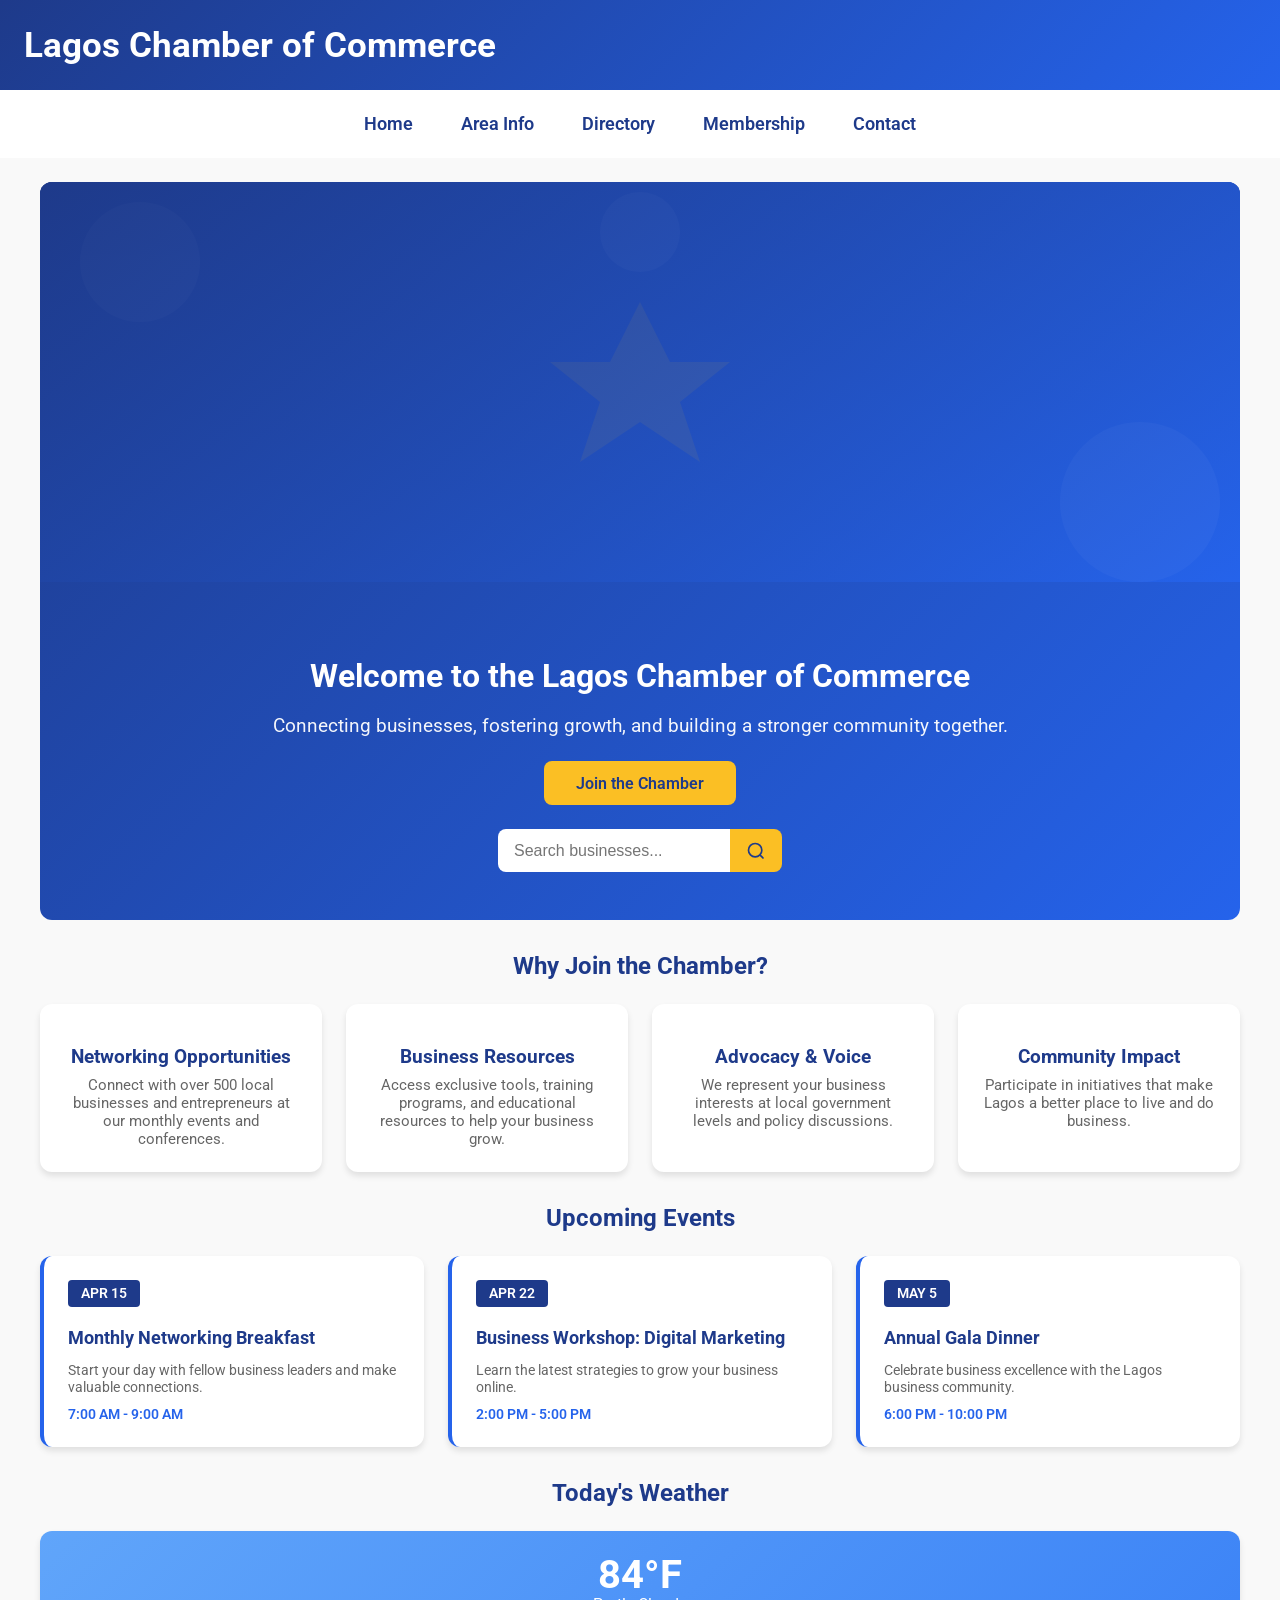
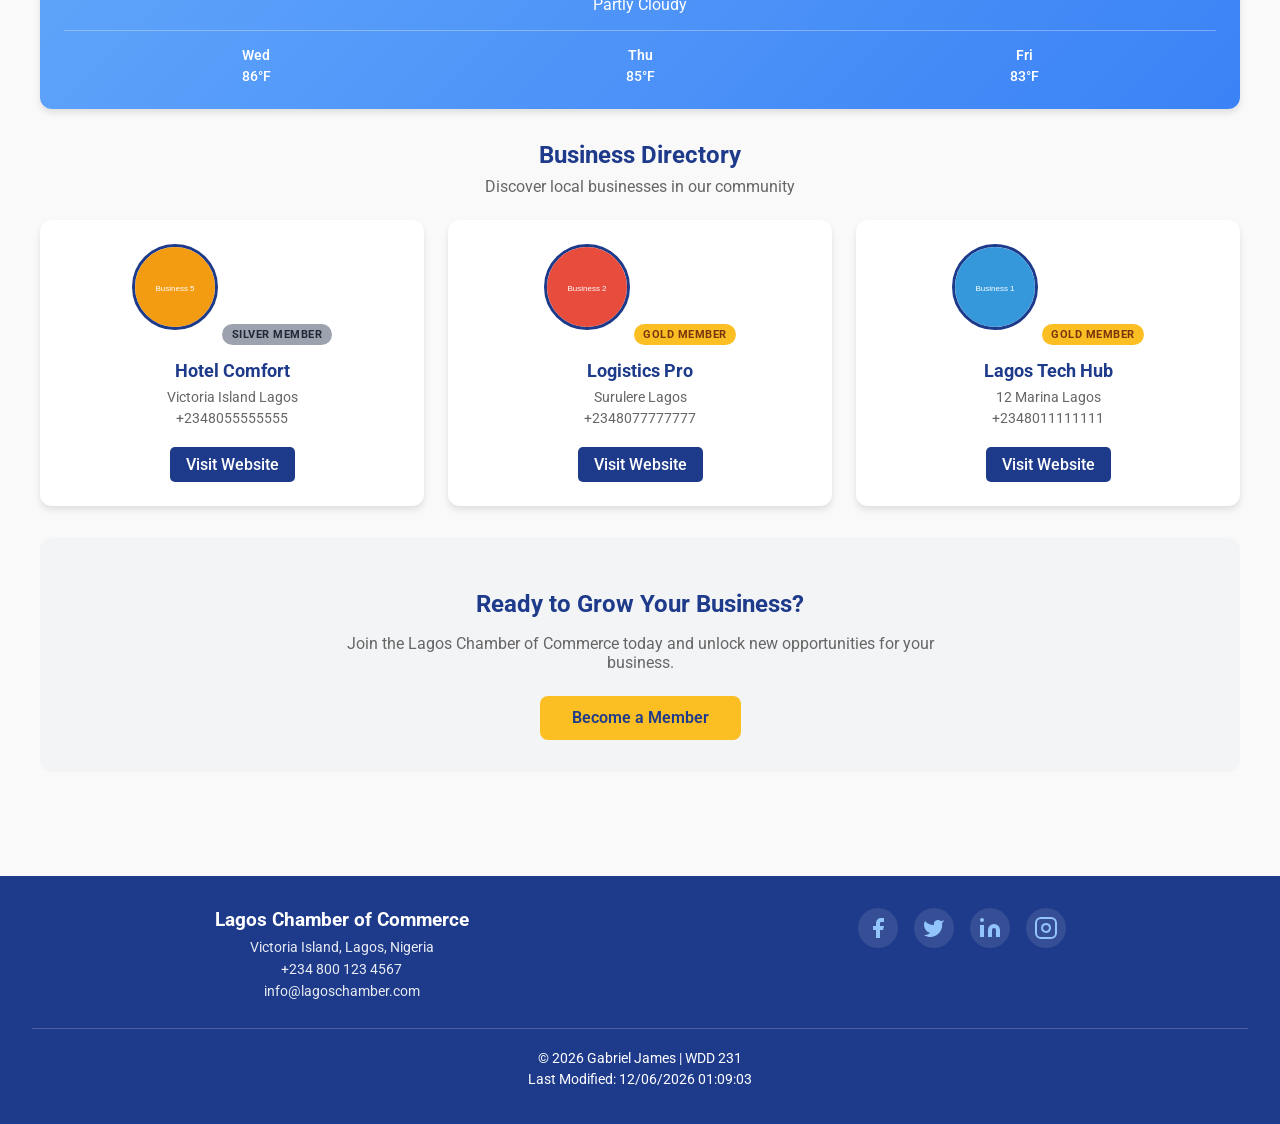
==== commit 57e4e70f: "Fix modal event listeners and navigation links" ====
--- a/chamber/index.html
+++ b/chamber/index.html
@@ -41,7 +41,7 @@
       <li><a href="index.html">Home</a></li>
       <li><a href="#">Area Info</a></li>
       <li><a href="directory.html">Directory</a></li>
-      <li><a href="#">Membership</a></li>
+      <li><a href="join.html">Membership</a></li>
       <li><a href="#">Contact</a></li>
     </ul>
   </nav>
@@ -55,7 +55,7 @@
       <h2>Welcome to the Lagos Chamber of Commerce</h2>
       <p>Connecting businesses, fostering growth, and building a stronger community together.</p>
       <div class="hero-buttons">
-        <a href="#" class="cta-button primary">Join the Chamber</a>
+        <a href="join.html" class="cta-button primary">Join the Chamber</a>
       </div>
       <div class="search-bar">
         <input type="text" placeholder="Search businesses...">
@@ -159,7 +159,7 @@
   <section class="cta-section">
     <h2>Ready to Grow Your Business?</h2>
     <p>Join the Lagos Chamber of Commerce today and unlock new opportunities for your business.</p>
-    <a href="#" class="cta-button primary">Become a Member</a>
+    <a href="join.html" class="cta-button primary">Become a Member</a>
   </section>
  
 </main>
--- a/chamber/styles/small.css
+++ b/chamber/styles/small.css
@@ -769,3 +769,650 @@
   margin: 0.3rem 0;
   font-size: 0.85rem;
 }
+
+.join-section {
+  margin-bottom: 2rem;
+}
+
+.join-container {
+  display: flex;
+  flex-direction: column;
+  gap: 2rem;
+}
+
+#membership-form {
+  background-color: white;
+  padding: 1.5rem;
+  border-radius: 12px;
+  box-shadow: 0 4px 6px rgba(0,0,0,0.1);
+}
+
+#membership-form label {
+  display: block;
+  margin-bottom: 1rem;
+  color: #333;
+  font-weight: 500;
+}
+
+#membership-form label span.required {
+  color: #dc2626;
+}
+
+#membership-form input[type="text"],
+#membership-form input[type="email"],
+#membership-form input[type="tel"],
+#membership-form select,
+#membership-form textarea {
+  display: block;
+  width: 100%;
+  padding: 0.75rem;
+  margin-top: 0.25rem;
+  border: 2px solid #e5e7eb;
+  border-radius: 6px;
+  font-size: 1rem;
+  transition: border-color 0.3s, box-shadow 0.3s;
+}
+
+#membership-form input:focus,
+#membership-form select:focus,
+#membership-form textarea:focus {
+  outline: none;
+  border-color: #2563eb;
+  box-shadow: 0 0 0 3px rgba(37, 99, 235, 0.1);
+}
+
+#membership-form textarea {
+  resize: vertical;
+  min-height: 100px;
+}
+
+.submit-btn {
+  display: block;
+  width: 100%;
+  padding: 1rem;
+  background-color: #1e3a8a;
+  color: white;
+  border: none;
+  border-radius: 8px;
+  font-size: 1.1rem;
+  font-weight: 600;
+  cursor: pointer;
+  transition: background-color 0.3s, transform 0.3s;
+  margin-top: 1rem;
+}
+
+.submit-btn:hover {
+  background-color: #2563eb;
+  transform: translateY(-2px);
+}
+
+.membership-cards {
+  display: grid;
+  grid-template-columns: 1fr;
+  gap: 1rem;
+}
+
+.membership-card {
+  background-color: white;
+  padding: 1.5rem;
+  border-radius: 12px;
+  box-shadow: 0 4px 6px rgba(0,0,0,0.1);
+  text-align: center;
+  opacity: 0;
+  transform: translateY(20px);
+  animation: fadeInUp 0.6s ease-out forwards;
+  transition: transform 0.3s, box-shadow 0.3s;
+}
+
+.membership-card:hover {
+  transform: translateY(-5px);
+  box-shadow: 0 8px 15px rgba(0,0,0,0.15);
+}
+
+.membership-card:nth-child(1) { animation-delay: 0.1s; }
+.membership-card:nth-child(2) { animation-delay: 0.2s; }
+.membership-card:nth-child(3) { animation-delay: 0.3s; }
+.membership-card:nth-child(4) { animation-delay: 0.4s; }
+
+@keyframes fadeInUp {
+  to {
+    opacity: 1;
+    transform: translateY(0);
+  }
+}
+
+.membership-card h3 {
+  color: #1e3a8a;
+  margin: 0 0 0.5rem 0;
+  font-size: 1.2rem;
+}
+
+.membership-price {
+  font-size: 1.5rem;
+  font-weight: 700;
+  color: #2563eb;
+  margin: 0.5rem 0;
+}
+
+.membership-desc {
+  color: #666;
+  font-size: 0.9rem;
+  margin-bottom: 1rem;
+}
+
+.learn-more-btn {
+  padding: 0.5rem 1.5rem;
+  background-color: #fbbf24;
+  color: #1e3a8a;
+  border: none;
+  border-radius: 6px;
+  font-weight: 600;
+  cursor: pointer;
+  transition: background-color 0.3s, transform 0.3s;
+}
+
+.learn-more-btn:hover {
+  background-color: #f59e0b;
+  transform: translateY(-2px);
+}
+
+.modal {
+  display: none;
+  position: fixed;
+  z-index: 1000;
+  left: 0;
+  top: 0;
+  width: 100%;
+  height: 100%;
+  background-color: rgba(0, 0, 0, 0.6);
+  overflow: auto;
+}
+
+.modal.show {
+  display: flex;
+  align-items: center;
+  justify-content: center;
+}
+
+.modal-content {
+  background-color: white;
+  margin: auto;
+  padding: 2rem;
+  border-radius: 12px;
+  max-width: 500px;
+  width: 90%;
+  position: relative;
+  animation: modalFadeIn 0.3s ease-out;
+}
+
+@keyframes modalFadeIn {
+  from {
+    opacity: 0;
+    transform: scale(0.9);
+  }
+  to {
+    opacity: 1;
+    transform: scale(1);
+  }
+}
+
+.modal-close {
+  position: absolute;
+  right: 1rem;
+  top: 0.5rem;
+  font-size: 2rem;
+  font-weight: bold;
+  color: #666;
+  cursor: pointer;
+  transition: color 0.3s;
+}
+
+.modal-close:hover {
+  color: #dc2626;
+}
+
+.modal-content h3 {
+  color: #1e3a8a;
+  margin-top: 0;
+  margin-bottom: 1rem;
+}
+
+.modal-content ul {
+  margin: 1rem 0;
+  padding-left: 1.5rem;
+}
+
+.modal-content li {
+  margin-bottom: 0.5rem;
+  color: #333;
+}
+
+.modal-price {
+  font-size: 1.2rem;
+  font-weight: 700;
+  color: #2563eb;
+  margin-top: 1rem;
+}
+
+.thankyou-section {
+  text-align: center;
+  background-color: white;
+  padding: 2rem;
+  border-radius: 12px;
+  box-shadow: 0 4px 6px rgba(0,0,0,0.1);
+}
+
+.thankyou-section h2 {
+  color: #1e3a8a;
+  margin-bottom: 1rem;
+}
+
+.thankyou-message {
+  color: #666;
+  font-size: 1.1rem;
+  margin-bottom: 2rem;
+}
+
+.application-summary {
+  background-color: #f3f4f6;
+  padding: 1.5rem;
+  border-radius: 8px;
+  margin-bottom: 2rem;
+  text-align: left;
+}
+
+.application-summary h3 {
+  color: #1e3a8a;
+  margin-top: 0;
+  margin-bottom: 1rem;
+}
+
+.summary-item {
+  display: flex;
+  justify-content: space-between;
+  padding: 0.75rem 0;
+  border-bottom: 1px solid #e5e7eb;
+}
+
+.summary-item:last-child {
+  border-bottom: none;
+}
+
+.summary-label {
+  font-weight: 600;
+  color: #333;
+}
+
+.summary-value {
+  color: #2563eb;
+}
+
+.thankyou-actions {
+  display: flex;
+  flex-direction: column;
+  gap: 1rem;
+  justify-content: center;
+}
+
+.cta-button.secondary {
+  background-color: white;
+  color: #1e3a8a;
+  border: 2px solid #1e3a8a;
+}
+
+.cta-button.secondary:hover {
+  background-color: #1e3a8a;
+  color: white;
+}
+
+.join-section {
+  margin-bottom: 2rem;
+}
+
+.join-container {
+  display: flex;
+  flex-direction: column;
+  gap: 2rem;
+}
+
+#membership-form {
+  background-color: white;
+  padding: 1.5rem;
+  border-radius: 12px;
+  box-shadow: 0 4px 6px rgba(0,0,0,0.1);
+}
+
+#membership-form label {
+  display: block;
+  margin-bottom: 1rem;
+  color: #333;
+  font-weight: 500;
+}
+
+#membership-form label span.required {
+  color: #dc2626;
+}
+
+#membership-form input[type="text"],
+#membership-form input[type="email"],
+#membership-form input[type="tel"],
+#membership-form select,
+#membership-form textarea {
+  display: block;
+  width: 100%;
+  padding: 0.75rem;
+  margin-top: 0.25rem;
+  border: 2px solid #e5e7eb;
+  border-radius: 6px;
+  font-size: 1rem;
+  transition: border-color 0.3s, box-shadow 0.3s;
+}
+
+#membership-form input:focus,
+#membership-form select:focus,
+#membership-form textarea:focus {
+  outline: none;
+  border-color: #2563eb;
+  box-shadow: 0 0 0 3px rgba(37, 99, 235, 0.1);
+}
+
+#membership-form textarea {
+  resize: vertical;
+  min-height: 100px;
+}
+
+.submit-btn {
+  display: block;
+  width: 100%;
+  padding: 1rem;
+  background-color: #1e3a8a;
+  color: white;
+  border: none;
+  border-radius: 8px;
+  font-size: 1.1rem;
+  font-weight: 600;
+  cursor: pointer;
+  transition: background-color 0.3s, transform 0.3s;
+  margin-top: 1rem;
+}
+
+.submit-btn:hover {
+  background-color: #2563eb;
+  transform: translateY(-2px);
+}
+
+.membership-cards {
+  display: grid;
+  grid-template-columns: 1fr;
+  gap: 1rem;
+}
+
+.membership-card {
+  background-color: white;
+  padding: 1.5rem;
+  border-radius: 12px;
+  box-shadow: 0 4px 6px rgba(0,0,0,0.1);
+  text-align: center;
+  opacity: 0;
+  transform: translateY(20px);
+  animation: fadeInUp 0.6s ease-out forwards;
+  transition: transform 0.3s, box-shadow 0.3s;
+}
+
+.membership-card:hover {
+  transform: translateY(-5px);
+  box-shadow: 0 8px 15px rgba(0,0,0,0.15);
+}
+
+.membership-card:nth-child(1) { animation-delay: 0.1s; }
+.membership-card:nth-child(2) { animation-delay: 0.2s; }
+.membership-card:nth-child(3) { animation-delay: 0.3s; }
+.membership-card:nth-child(4) { animation-delay: 0.4s; }
+
+@keyframes fadeInUp {
+  to {
+    opacity: 1;
+    transform: translateY(0);
+  }
+}
+
+.membership-card h3 {
+  color: #1e3a8a;
+  margin: 0 0 0.5rem 0;
+  font-size: 1.2rem;
+}
+
+.membership-price {
+  font-size: 1.5rem;
+  font-weight: 700;
+  color: #2563eb;
+  margin: 0.5rem 0;
+}
+
+.membership-desc {
+  color: #666;
+  font-size: 0.9rem;
+  margin-bottom: 1rem;
+}
+
+.learn-more-btn {
+  padding: 0.5rem 1.5rem;
+  background-color: #fbbf24;
+  color: #1e3a8a;
+  border: none;
+  border-radius: 6px;
+  font-weight: 600;
+  cursor: pointer;
+  transition: background-color 0.3s, transform 0.3s;
+}
+
+.learn-more-btn:hover {
+  background-color: #f59e0b;
+  transform: translateY(-2px);
+}
+
+.modal {
+  display: none;
+  position: fixed;
+  z-index: 1000;
+  left: 0;
+  top: 0;
+  width: 100%;
+  height: 100%;
+  background-color: rgba(0, 0, 0, 0.6);
+  overflow: auto;
+}
+
+.modal.show {
+  display: flex;
+  align-items: center;
+  justify-content: center;
+}
+
+.modal-content {
+  background-color: white;
+  margin: auto;
+  padding: 2rem;
+  border-radius: 12px;
+  max-width: 500px;
+  width: 90%;
+  position: relative;
+  animation: modalFadeIn 0.3s ease-out;
+}
+
+@keyframes modalFadeIn {
+  from {
+    opacity: 0;
+    transform: scale(0.9);
+  }
+  to {
+    opacity: 1;
+    transform: scale(1);
+  }
+}
+
+.modal-close {
+  position: absolute;
+  right: 1rem;
+  top: 0.5rem;
+  font-size: 2rem;
+  font-weight: bold;
+  color: #666;
+  cursor: pointer;
+  transition: color 0.3s;
+}
+
+.modal-close:hover {
+  color: #dc2626;
+}
+
+.modal-content h3 {
+  color: #1e3a8a;
+  margin-top: 0;
+  margin-bottom: 1rem;
+}
+
+.modal-content ul {
+  margin: 1rem 0;
+  padding-left: 1.5rem;
+}
+
+.modal-content li {
+  margin-bottom: 0.5rem;
+  color: #333;
+}
+
+.modal-price {
+  font-size: 1.2rem;
+  font-weight: 700;
+  color: #2563eb;
+  margin-top: 1rem;
+}
+
+.thankyou-section {
+  text-align: center;
+  background-color: white;
+  padding: 2rem;
+  border-radius: 12px;
+  box-shadow: 0 4px 6px rgba(0,0,0,0.1);
+}
+
+.thankyou-section h2 {
+  color: #1e3a8a;
+  margin-bottom: 1rem;
+}
+
+.thankyou-message {
+  color: #666;
+  font-size: 1.1rem;
+  margin-bottom: 2rem;
+}
+
+.application-summary {
+  background-color: #f3f4f6;
+  padding: 1.5rem;
+  border-radius: 8px;
+  margin-bottom: 2rem;
+  text-align: left;
+}
+
+.application-summary h3 {
+  color: #1e3a8a;
+  margin-top: 0;
+  margin-bottom: 1rem;
+}
+
+.summary-item {
+  display: flex;
+  justify-content: space-between;
+  padding: 0.75rem 0;
+  border-bottom: 1px solid #e5e7eb;
+}
+
+.summary-item:last-child {
+  border-bottom: none;
+}
+
+.summary-label {
+  font-weight: 600;
+  color: #333;
+}
+
+.summary-value {
+  color: #2563eb;
+}
+
+.thankyou-actions {
+  display: flex;
+  flex-direction: column;
+  gap: 1rem;
+  justify-content: center;
+}
+
+.cta-button.secondary {
+  background-color: white;
+  color: #1e3a8a;
+  border: 2px solid #1e3a8a;
+}
+
+.cta-button.secondary:hover {
+  background-color: #1e3a8a;
+  color: white;
+}
+
+dialog {
+  border: none;
+  border-radius: 12px;
+  padding: 2rem;
+  max-width: 500px;
+  width: 90%;
+  box-shadow: 0 10px 25px rgba(0,0,0,0.2);
+  animation: modalFadeIn 0.3s ease-out;
+}
+
+dialog::backdrop {
+  background-color: rgba(0, 0, 0, 0.6);
+}
+
+dialog h3 {
+  color: #1e3a8a;
+  margin-top: 0;
+  margin-bottom: 1rem;
+}
+
+dialog ul {
+  margin: 1rem 0;
+  padding-left: 1.5rem;
+}
+
+dialog li {
+  margin-bottom: 0.5rem;
+  color: #333;
+}
+
+dialog button {
+  padding: 0.5rem 1.5rem;
+  background-color: #1e3a8a;
+  color: white;
+  border: none;
+  border-radius: 6px;
+  font-weight: 600;
+  cursor: pointer;
+  transition: background-color 0.3s;
+  margin-top: 1rem;
+}
+
+dialog button:hover {
+  background-color: #2563eb;
+}
+
+@keyframes modalFadeIn {
+  from {
+    opacity: 0;
+    transform: scale(0.9);
+  }
+  to {
+    opacity: 1;
+    transform: scale(1);
+  }
+}
--- a/chamber/styles/larger.css
+++ b/chamber/styles/larger.css
@@ -73,6 +73,35 @@
   }
 }
 
+@media (min-width: 768px) {
+  .join-container {
+    flex-direction: row;
+  }
+  
+  #membership-form {
+    flex: 1;
+    min-width: 350px;
+  }
+  
+  .membership-cards {
+    flex: 1;
+    display: grid;
+    grid-template-columns: 1fr;
+    gap: 1rem;
+  }
+  
+  .thankyou-actions {
+    flex-direction: row;
+    justify-content: center;
+  }
+}
+
+@media (min-width: 1024px) {
+  .membership-cards {
+    grid-template-columns: repeat(2, 1fr);
+  }
+}
+
 @media (min-width: 1200px) {
   #members.grid {
     grid-template-columns: repeat(4, 1fr);
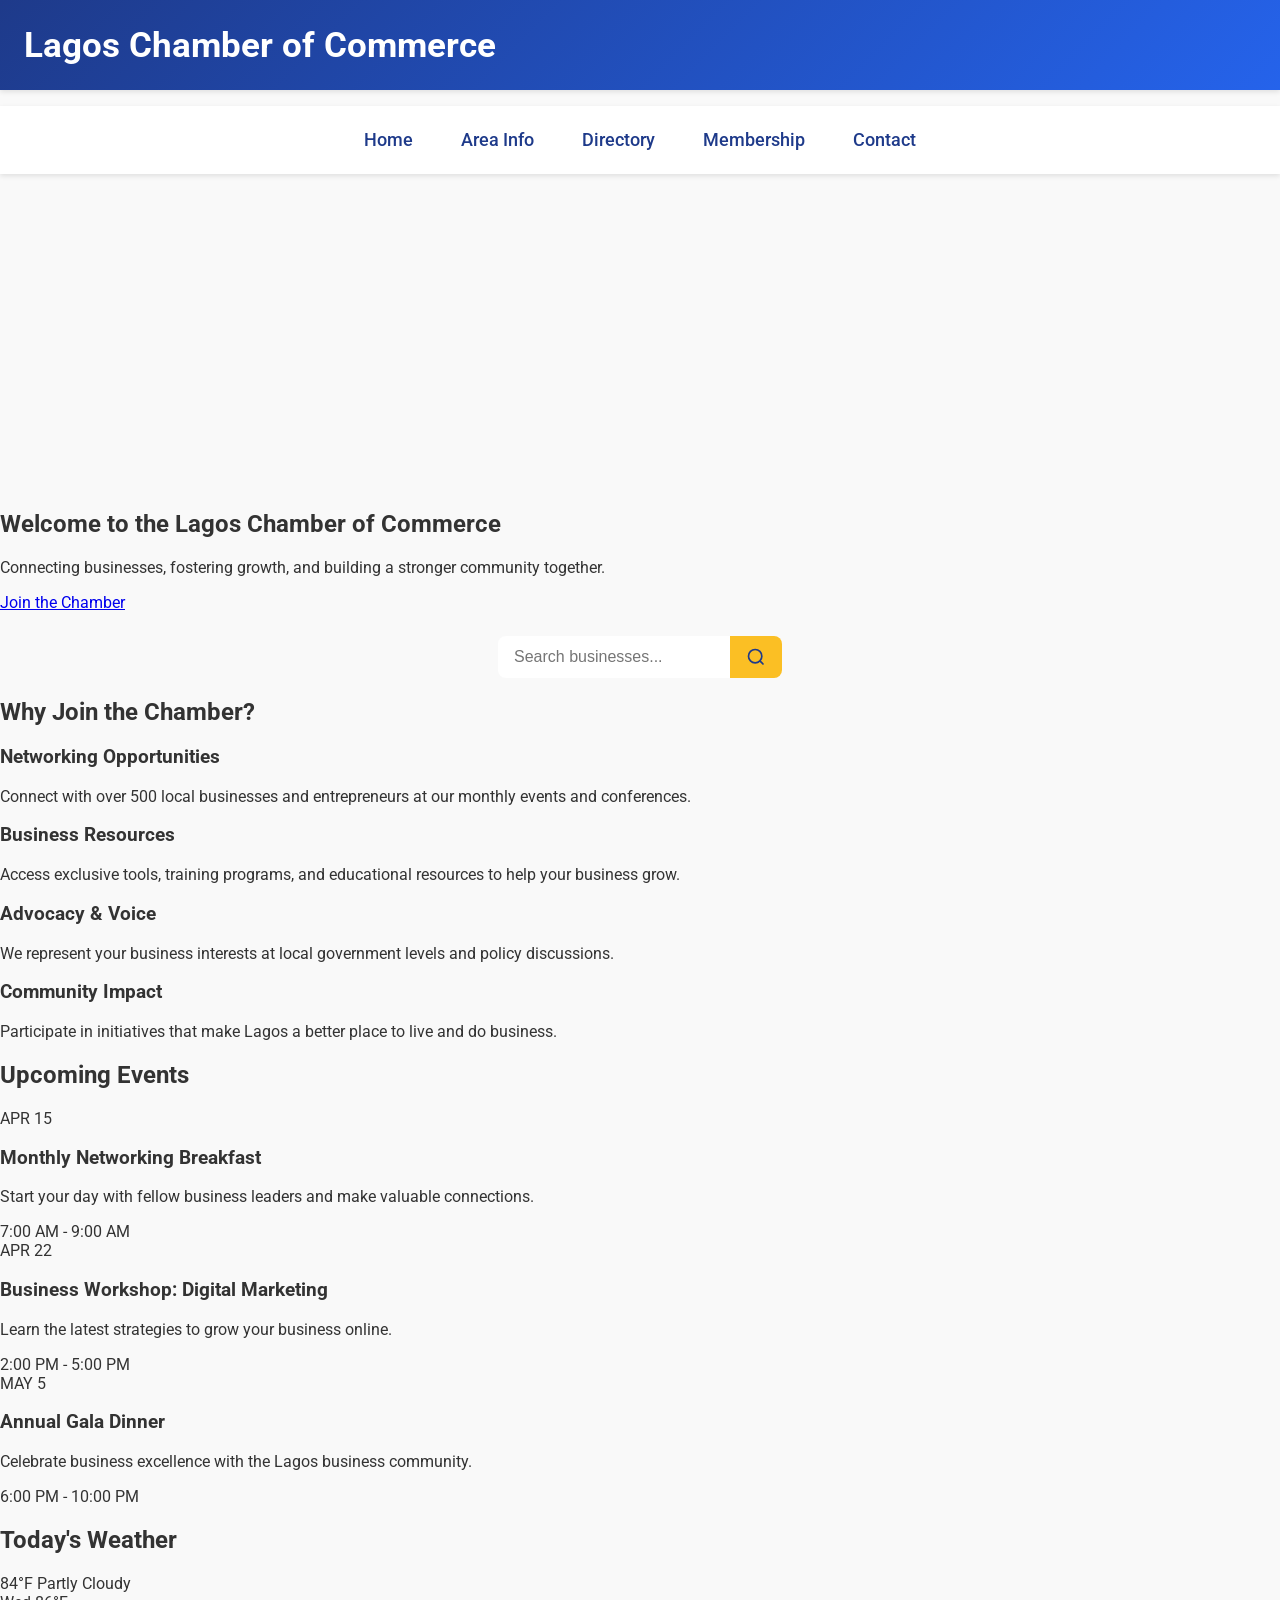
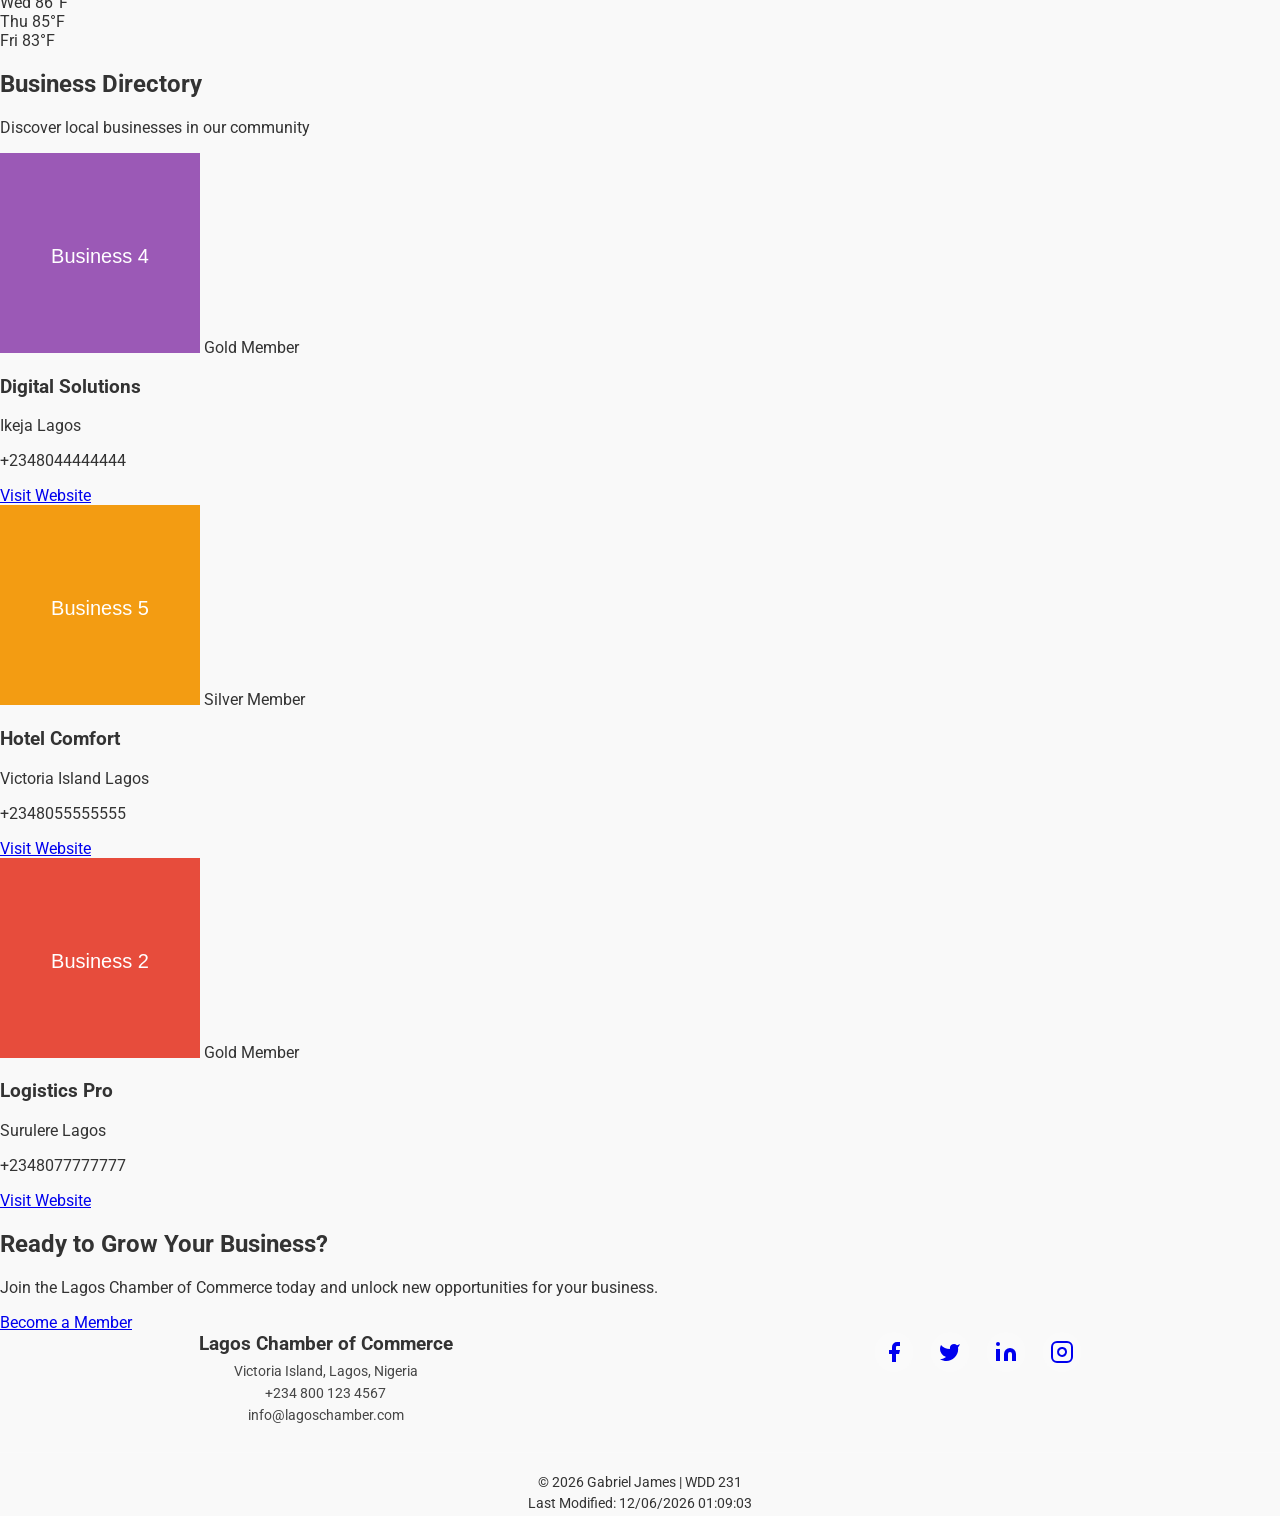
==== commit 74b6f30d: "Fix navigation and update discover page" ====
--- a/chamber/index.html
+++ b/chamber/index.html
@@ -18,33 +18,38 @@
   <meta property="og:title" content="Lagos Chamber of Commerce - Home">
   <meta property="og:description" content="Welcome to the Lagos Chamber of Commerce - connecting businesses, fostering growth, and building community together.">
   <meta property="og:image" content="https://gabbyjay20.github.io/wdd231/chamber/images/logo.svg">
-  <meta property="og:url" content="https://gabbyjay20.github.io/wdd231/chamber/index.html">
-  
-  <link rel="stylesheet" href="styles/normalize.css">
-  <link rel="stylesheet" href="styles/small.css">
-  <link rel="stylesheet" href="styles/larger.css">
+   <meta property="og:url" content="https://gabbyjay20.github.io/wdd231/chamber/index.html">
+
+   <!-- Google Fonts -->
+   <link rel="preconnect" href="https://fonts.googleapis.com">
+   <link rel="preconnect" href="https://fonts.gstatic.com" crossorigin>
+   <link href="https://fonts.googleapis.com/css2?family=Roboto:wght@300;400;500;700&display=swap" rel="stylesheet">
+
+   <link rel="stylesheet" href="styles/normalize.css">
+   <link rel="stylesheet" href="styles/small.css">
+   <link rel="stylesheet" href="styles/medium.css">
+   <link rel="stylesheet" href="styles/larger.css">
 </head>
  
 <body>
  
-<header>
+  <header>
     <div class="logo">
       <h1>Lagos Chamber of Commerce</h1>
     </div>
     <button id="menu-toggle" aria-label="Toggle navigation">
       <span class="hamburger"></span>
     </button>
+    <nav id="navigation">
+      <ul>
+        <li><a href="index.html">Home</a></li>
+        <li><a href="#">Area Info</a></li>
+        <li><a href="directory.html">Directory</a></li>
+        <li><a href="join.html">Membership</a></li>
+        <li><a href="#">Contact</a></li>
+      </ul>
+    </nav>
   </header>
-   
-  <nav id="navigation">
-    <ul>
-      <li><a href="index.html">Home</a></li>
-      <li><a href="#">Area Info</a></li>
-      <li><a href="directory.html">Directory</a></li>
-      <li><a href="join.html">Membership</a></li>
-      <li><a href="#">Contact</a></li>
-    </ul>
-  </nav>
  
 <main>
  
--- a/chamber/styles/small.css
+++ b/chamber/styles/small.css
@@ -14,12 +14,15 @@
   display: flex;
   justify-content: space-between;
   align-items: center;
+  position: relative;
 }
 
 header h1 {
   margin: 0;
   font-size: 1.8rem;
 }
+
+
 
 /* Mobile Navigation */
 #menu-toggle {
@@ -58,606 +61,30 @@
   top: 8px;
 }
 
-nav {
-  background-color: #fff;
-  box-shadow: 0 2px 4px rgba(0,0,0,0,1);
-}
-
 nav ul {
   display: none;
-  flex-direction: column;
-  justify-content: center;
-  gap: 0;
-  list-style: none;
-  padding: 0;
-  margin: 0;
-}
-
-nav ul.active {
-  display: flex;
-}
-
-nav li {
-  border-bottom: 1px solid #eee;
-}
-
-nav li:last-child {
-  border-bottom: none;
-}
-
-nav a {
-  display: block;
-  padding: 1rem;
-  text-decoration: none;
-  color: #1e3a8a;
-  font-weight: 600;
-  font-size: 1rem;
-  transition: background-color 0.3s, color 0.3s;
-}
-
-nav a:hover {
-  background-color: #f3f4f6;
-  color: #2563eb;
-}
-
-main {
-  padding: 1.5rem;
-  max-width: 1200px;
-  margin: 0 auto;
-}
-
-h2 {
-  text-align: center;
-  color: #1e3a8a;
-  margin-bottom: 1.5rem;
-}
-
-.view-buttons {
-  text-align: center;
-  margin-bottom: 2rem;
-}
-
-.view-buttons button {
-  padding: 0.5rem 1.5rem;
-  margin: 0 0.5rem;
-  border: 2px solid #1e3a8a;
-  background-color: white;
-  color: #1e3a8a;
-  font-weight: 600;
-  cursor: pointer;
-  border-radius: 5px;
-  transition: all 0.3s;
-}
-
-.view-buttons button:hover,
-.view-buttons button.active {
-  background-color: #1e3a8a;
-  color: white;
-}
-
-#members.grid {
-  display: grid;
-  grid-template-columns: 1fr;
-  gap: 1.5rem;
-}
-
-#members.list {
-  display: flex;
-  flex-direction: column;
-  gap: 1rem;
-}
-
-#members.list .card {
-  display: flex;
-  flex-direction: row;
-  align-items: center;
-  text-align: left;
-}
-
-#members.list .card img {
-  width: 80px;
-  height: 80px;
-  margin-right: 1rem;
-  margin-bottom: 0;
-}
-
-.card {
-  background-color: white;
-  border: none;
-  padding: 1.5rem;
-  text-align: center;
-  border-radius: 12px;
-  box-shadow: 0 4px 6px rgba(0,0,0,0.1);
-  transition: transform 0.3s, box-shadow 0.3s;
-}
-
-.card:hover {
-  transform: translateY(-5px);
-  box-shadow: 0 8px 15px rgba(0,0,0,0.15);
-}
-
-.card img {
-  width: 100px;
-  height: 100px;
-  object-fit: cover;
-  border-radius: 50%;
-  margin-bottom: 1rem;
-  border: 3px solid #1e3a8a;
-}
-
-.card h3 {
-  margin: 0.5rem 0;
-  color: #1e3a8a;
-  font-size: 1.2rem;
-}
-
-.card p {
-  margin: 0.3rem 0;
-  color: #666;
-  font-size: 0.9rem;
-}
-
-.card a {
-  display: inline-block;
-  margin-top: 1rem;
-  padding: 0.5rem 1rem;
-  background-color: #1e3a8a;
-  color: white;
-  text-decoration: none;
-  border-radius: 5px;
-  font-weight: 500;
-  transition: background-color 0.3s;
-}
-
-.card a:hover {
-  background-color: #2563eb;
-}
-
-footer {
-  background-color: #1e3a8a;
-  color: white;
-  text-align: center;
-  padding: 2rem;
-  margin-top: 3rem;
-}
-
-footer p {
-  margin: 0.5rem 0;
-}
-
-footer a {
-  color: #93c5fd;
-  text-decoration: none;
-}
-
-footer a:hover {
-  text-decoration: underline;
-}
-
-@media (min-width: 600px) {
-  #members.grid {
-    grid-template-columns: repeat(2, 1fr);
-  }
-}
-
-/* Hero Section */
-.hero {
-  position: relative;
-  background: linear-gradient(135deg, #1e3a8a 0%, #2563eb 100%);
-  color: white;
-  padding: 0;
-  text-align: center;
-  border-radius: 12px;
-  margin-bottom: 2rem;
-  overflow: hidden;
-}
-
-.hero-image {
-  width: 100%;
-  height: 300px;
-  background-image: url('../images/hero-bg.svg');
-  background-size: cover;
-  background-position: center;
-  position: relative;
-}
-
-.hero-image::after {
-  content: '';
   position: absolute;
-  top: 0;
+  top: 100%;
   left: 0;
   right: 0;
-  bottom: 0;
-  background: linear-gradient(135deg, rgba(30, 58, 138, 0.85) 0%, rgba(37, 99, 235, 0.7) 100%);
-}
-
-.hero-content {
-  position: relative;
-  padding: 3rem 1.5rem;
-  z-index: 1;
-}
-
-.hero-content h2 {
-  color: white;
-  font-size: 2rem;
-  margin-bottom: 1rem;
-}
-
-.hero-content p {
-  font-size: 1.2rem;
-  margin-bottom: 1.5rem;
-  opacity: 0.95;
-}
-
-.hero-buttons {
-  display: flex;
-  flex-direction: column;
-  gap: 1rem;
-  justify-content: center;
-}
-
-.cta-button {
-  display: inline-block;
-  padding: 0.8rem 2rem;
-  border-radius: 8px;
-  font-weight: 600;
+  background: white;
+  box-shadow: 0 2px 5px rgba(0,0,0,0.1);
+  padding: 1rem;
+  list-style: none;
+}
+
+.active nav ul {
+  display: block;
+}
+
+nav li {
+  margin: 0.5rem 0;
+}
+
+nav a {
   text-decoration: none;
-  transition: all 0.3s;
-}
-
-.cta-button.primary {
-  background-color: #fbbf24;
-  color: #1e3a8a;
-}
-
-.cta-button.primary:hover {
-  background-color: #f59e0b;
-  transform: translateY(-2px);
-}
-
-.cta-button.secondary {
-  background-color: white;
-  color: #1e3a8a;
-  border: 2px solid white;
-}
-
-.cta-button.secondary:hover {
-  background-color: #1e3a8a;
-  color: white;
-}
-
-/* About Section */
-.about-section {
-  margin-bottom: 2rem;
-}
-
-.features-grid {
-  display: grid;
-  grid-template-columns: 1fr;
-  gap: 1.5rem;
-}
-
-.feature-card {
-  background-color: white;
-  padding: 1.5rem;
-  border-radius: 12px;
-  box-shadow: 0 4px 6px rgba(0,0,0,0.1);
-  text-align: center;
-}
-
-.feature-card h3 {
-  color: #1e3a8a;
-  margin-bottom: 0.5rem;
-}
-
-.feature-card p {
-  color: #666;
-  font-size: 0.95rem;
-  margin: 0;
-}
-
-/* Events Section */
-.events-section {
-  margin-bottom: 2rem;
-}
-
-.events-grid {
-  display: grid;
-  grid-template-columns: 1fr;
-  gap: 1.5rem;
-}
-
-.event-card {
-  background-color: white;
-  padding: 1.5rem;
-  border-radius: 12px;
-  box-shadow: 0 4px 6px rgba(0,0,0,0.1);
-  border-left: 4px solid #2563eb;
-}
-
-.event-date {
-  background-color: #1e3a8a;
-  color: white;
-  display: inline-block;
-  padding: 0.3rem 0.8rem;
-  border-radius: 4px;
-  font-weight: 600;
-  font-size: 0.9rem;
-  margin-bottom: 0.8rem;
-}
-
-.event-card h3 {
-  color: #1e3a8a;
-  margin: 0.5rem 0;
-  font-size: 1.1rem;
-}
-
-.event-card p {
-  color: #666;
-  font-size: 0.9rem;
-  margin-bottom: 0.5rem;
-}
-
-.event-time {
-  color: #2563eb;
-  font-weight: 600;
-  font-size: 0.85rem;
-}
-
-/* Weather Section */
-.weather-section {
-  margin-bottom: 2rem;
-}
-
-.weather-card {
-  background: linear-gradient(135deg, #60a5fa 0%, #3b82f6 100%);
-  color: white;
-  padding: 1.5rem;
-  border-radius: 12px;
-  text-align: center;
-  box-shadow: 0 4px 6px rgba(0,0,0,0.1);
-}
-
-.weather-current {
-  display: flex;
-  align-items: center;
-  justify-content: center;
-  gap: 1rem;
-  margin-bottom: 1rem;
-}
-
-.weather-icon {
-  width: 60px;
-  height: 60px;
-}
-
-.weather-info {
-  display: flex;
-  flex-direction: column;
-}
-
-.temperature {
-  font-size: 2.5rem;
-  font-weight: 700;
-  line-height: 1;
-}
-
-.conditions {
-  font-size: 1rem;
-  text-transform: capitalize;
-}
-
-.weather-forecast {
-  display: flex;
-  justify-content: space-around;
-  padding-top: 1rem;
-  border-top: 1px solid rgba(255,255,255,0.3);
-}
-
-.forecast-day {
-  display: flex;
-  flex-direction: column;
-  align-items: center;
-  gap: 0.3rem;
-}
-
-.forecast-date {
-  font-size: 0.85rem;
-  font-weight: 600;
-}
-
-.forecast-icon {
-  width: 35px;
-  height: 35px;
-}
-
-.forecast-temp {
-  font-size: 0.9rem;
+  color: #1e3a8a;
   font-weight: 500;
-}
-
-.weather-note {
-  margin: 0;
-  font-size: 0.95rem;
-  opacity: 0.9;
-}
-
-/* CTA Section */
-.cta-section {
-  background-color: #f3f4f6;
-  padding: 2rem;
-  border-radius: 12px;
-  text-align: center;
-  margin-bottom: 2rem;
-}
-
-.cta-section h2 {
-  color: #1e3a8a;
-  margin-bottom: 0.5rem;
-}
-
-.cta-section p {
-  color: #666;
-  margin-bottom: 1.5rem;
-  max-width: 600px;
-  margin-left: auto;
-  margin-right: auto;
-}
-
-/* Spotlight Section */
-.spotlight-section {
-  margin-bottom: 2rem;
-}
-
-.section-subtitle {
-  text-align: center;
-  color: #666;
-  margin-top: -1rem;
-  margin-bottom: 1.5rem;
-}
-
-.spotlight-grid {
-  display: grid;
-  grid-template-columns: 1fr;
-  gap: 1.5rem;
-}
-
-.spotlight-card {
-  background-color: white;
-  padding: 1.5rem;
-  border-radius: 12px;
-  box-shadow: 0 4px 6px rgba(0,0,0,0.1);
-  text-align: center;
-  transition: transform 0.3s, box-shadow 0.3s;
-}
-
-.spotlight-card:hover {
-  transform: translateY(-5px);
-  box-shadow: 0 8px 15px rgba(0,0,0,0.15);
-}
-
-.spotlight-card img {
-  width: 80px;
-  height: 80px;
-  border-radius: 50%;
-  object-fit: cover;
-  border: 3px solid #1e3a8a;
-  margin-bottom: 0.5rem;
-}
-
-.spotlight-card .membership-badge {
-  display: inline-block;
-  padding: 0.25rem 0.6rem;
-  border-radius: 20px;
-  font-size: 0.7rem;
-  font-weight: 700;
-  text-transform: uppercase;
-  letter-spacing: 0.5px;
-  margin-bottom: 0.5rem;
-}
-
-.spotlight-card .membership-badge.gold {
-  background-color: #fbbf24;
-  color: #78350f;
-}
-
-.spotlight-card .membership-badge.silver {
-  background-color: #9ca3af;
-  color: #1f2937;
-}
-
-.spotlight-card .membership-badge.bronze {
-  background-color: #b45309;
-  color: white;
-}
-
-.spotlight-card h3 {
-  color: #1e3a8a;
-  margin: 0.5rem 0;
-  font-size: 1.1rem;
-}
-
-.spotlight-card .tagline {
-  color: #2563eb;
-  font-style: italic;
-  font-size: 0.9rem;
-  margin-bottom: 0.5rem;
-}
-
-.spotlight-card .address,
-.spotlight-card .phone {
-  color: #666;
-  font-size: 0.85rem;
-  margin: 0.3rem 0;
-}
-
-.spotlight-card .visit-btn {
-  display: inline-block;
-  margin-top: 1rem;
-  padding: 0.5rem 1rem;
-  background-color: #1e3a8a;
-  color: white;
-  text-decoration: none;
-  border-radius: 5px;
-  font-weight: 500;
-  transition: background-color 0.3s;
-}
-
-.spotlight-card .visit-btn:hover {
-  background-color: #2563eb;
-}
-
-/* Responsive */
-@media (min-width: 600px) {
-  .hero-buttons {
-    flex-direction: row;
-    justify-content: center;
-  }
-  
-  .features-grid {
-    grid-template-columns: repeat(2, 1fr);
-  }
-  
-  .events-grid {
-    grid-template-columns: repeat(2, 1fr);
-  }
-}
-
-/* Hamburger Menu */
-#menu-toggle {
-  display: none;
-  background: none;
-  border: none;
-  cursor: pointer;
-  padding: 0.5rem;
-}
-
-.hamburger {
-  display: block;
-  width: 25px;
-  height: 3px;
-  background-color: white;
-  position: relative;
-  transition: background-color 0.3s;
-}
-
-.hamburger::before,
-.hamburger::after {
-  content: '';
-  position: absolute;
-  width: 100%;
-  height: 3px;
-  background-color: white;
-  left: 0;
-  transition: transform 0.3s;
-}
-
-.hamburger::before {
-  top: -8px;
-}
-
-.hamburger::after {
-  top: 8px;
 }
 
 /* Search Bar */
@@ -773,6 +200,7 @@
 .join-section {
   margin-bottom: 2rem;
 }
+
 
 .join-container {
   display: flex;
@@ -916,33 +344,121 @@
   transform: translateY(-2px);
 }
 
-.modal {
-  display: none;
-  position: fixed;
-  z-index: 1000;
-  left: 0;
-  top: 0;
-  width: 100%;
-  height: 100%;
-  background-color: rgba(0, 0, 0, 0.6);
-  overflow: auto;
-}
-
-.modal.show {
-  display: flex;
-  align-items: center;
-  justify-content: center;
-}
-
-.modal-content {
+.thankyou-section {
+  text-align: center;
   background-color: white;
-  margin: auto;
   padding: 2rem;
   border-radius: 12px;
+  box-shadow: 0 4px 6px rgba(0,0,0,0.1);
+}
+
+.thankyou-section h2 {
+  color: #1e3a8a;
+  margin-bottom: 1rem;
+}
+
+.thankyou-message {
+  color: #666;
+  font-size: 1.1rem;
+  margin-bottom: 2rem;
+}
+
+.application-summary {
+  background-color: #f3f4f6;
+  padding: 1.5rem;
+  border-radius: 8px;
+  margin-bottom: 2rem;
+  text-align: left;
+}
+
+.application-summary h3 {
+  color: #1e3a8a;
+  margin-top: 0;
+  margin-bottom: 1rem;
+}
+
+.summary-item {
+  display: flex;
+  justify-content: space-between;
+  padding: 0.75rem 0;
+  border-bottom: 1px solid #e5e7eb;
+}
+
+.summary-item:last-child {
+  border-bottom: none;
+}
+
+.summary-label {
+  font-weight: 600;
+  color: #333;
+}
+
+.summary-value {
+  color: #2563eb;
+}
+
+.thankyou-actions {
+  display: flex;
+  flex-direction: column;
+  gap: 1rem;
+  justify-content: center;
+}
+
+.cta-button.secondary {
+  background-color: white;
+  color: #1e3a8a;
+  border: 2px solid #1e3a8a;
+}
+
+.cta-button.secondary:hover {
+  background-color: #1e3a8a;
+  color: white;
+}
+
+dialog {
+  border: none;
+  border-radius: 12px;
+  padding: 2rem;
   max-width: 500px;
   width: 90%;
-  position: relative;
+  box-shadow: 0 10px 25px rgba(0,0,0,0.2);
   animation: modalFadeIn 0.3s ease-out;
+}
+
+dialog::backdrop {
+  background-color: rgba(0, 0, 0, 0.6);
+}
+
+dialog h3 {
+  color: #1e3a8a;
+  margin-top: 0;
+  margin-bottom: 1rem;
+}
+
+dialog ul {
+  margin: 1rem 0;
+  padding-left: 1.5rem;
+}
+
+dialog li {
+  margin-bottom: 0.5rem;
+  color: #333;
+}
+
+dialog button {
+  padding: 0.5rem 1.5rem;
+  background-color: #1e3a8a;
+  color: white;
+  border: none;
+  border-radius: 6px;
+  font-weight: 600;
+  cursor: pointer;
+  transition: background-color 0.3s;
+  margin-top: 1rem;
+}
+
+dialog button:hover {
+  background-color: #2563eb;
 }
 
 @keyframes modalFadeIn {
@@ -956,463 +472,75 @@
   }
 }
 
-.modal-close {
-  position: absolute;
-  right: 1rem;
-  top: 0.5rem;
-  font-size: 2rem;
+/* Discover Page Styles */
+#visit-message {
+  text-align: center;
+  margin: 1rem;
   font-weight: bold;
-  color: #666;
-  cursor: pointer;
-  transition: color 0.3s;
-}
-
-.modal-close:hover {
-  color: #dc2626;
-}
-
-.modal-content h3 {
-  color: #1e3a8a;
+  color: #1e3a8a;
+}
+
+.places-section {
+  padding: 1rem;
+}
+
+.places-section h2 {
+  text-align: center;
+  margin-bottom: 1rem;
+  color: #1e3a8a;
+}
+
+.places-grid {
+  display: grid;
+  grid-template-areas: "card1" "card2" "card3" "card4" "card5" "card6" "card7" "card8";
+  gap: 1rem;
+}
+
+.place-card {
+  background: white;
+  padding: 1rem;
+  border-radius: 8px;
+  box-shadow: 0 2px 5px rgba(0,0,0,0.1);
+  text-align: center;
+}
+
+.place-card h2 {
   margin-top: 0;
-  margin-bottom: 1rem;
-}
-
-.modal-content ul {
-  margin: 1rem 0;
-  padding-left: 1.5rem;
-}
-
-.modal-content li {
-  margin-bottom: 0.5rem;
-  color: #333;
-}
-
-.modal-price {
   font-size: 1.2rem;
-  font-weight: 700;
-  color: #2563eb;
-  margin-top: 1rem;
-}
-
-.thankyou-section {
-  text-align: center;
-  background-color: white;
-  padding: 2rem;
-  border-radius: 12px;
-  box-shadow: 0 4px 6px rgba(0,0,0,0.1);
-}
-
-.thankyou-section h2 {
-  color: #1e3a8a;
-  margin-bottom: 1rem;
-}
-
-.thankyou-message {
-  color: #666;
-  font-size: 1.1rem;
-  margin-bottom: 2rem;
-}
-
-.application-summary {
-  background-color: #f3f4f6;
-  padding: 1.5rem;
-  border-radius: 8px;
-  margin-bottom: 2rem;
-  text-align: left;
-}
-
-.application-summary h3 {
-  color: #1e3a8a;
-  margin-top: 0;
-  margin-bottom: 1rem;
-}
-
-.summary-item {
-  display: flex;
-  justify-content: space-between;
-  padding: 0.75rem 0;
-  border-bottom: 1px solid #e5e7eb;
-}
-
-.summary-item:last-child {
-  border-bottom: none;
-}
-
-.summary-label {
-  font-weight: 600;
-  color: #333;
-}
-
-.summary-value {
-  color: #2563eb;
-}
-
-.thankyou-actions {
-  display: flex;
-  flex-direction: column;
-  gap: 1rem;
-  justify-content: center;
-}
-
-.cta-button.secondary {
-  background-color: white;
-  color: #1e3a8a;
-  border: 2px solid #1e3a8a;
-}
-
-.cta-button.secondary:hover {
-  background-color: #1e3a8a;
-  color: white;
-}
-
-.join-section {
-  margin-bottom: 2rem;
-}
-
-.join-container {
-  display: flex;
-  flex-direction: column;
-  gap: 2rem;
-}
-
-#membership-form {
-  background-color: white;
-  padding: 1.5rem;
-  border-radius: 12px;
-  box-shadow: 0 4px 6px rgba(0,0,0,0.1);
-}
-
-#membership-form label {
-  display: block;
-  margin-bottom: 1rem;
-  color: #333;
-  font-weight: 500;
-}
-
-#membership-form label span.required {
-  color: #dc2626;
-}
-
-#membership-form input[type="text"],
-#membership-form input[type="email"],
-#membership-form input[type="tel"],
-#membership-form select,
-#membership-form textarea {
-  display: block;
+  color: #1e3a8a;
+}
+
+.place-card figure {
+  margin: 0.5rem 0;
+}
+
+.place-card img {
   width: 100%;
-  padding: 0.75rem;
-  margin-top: 0.25rem;
-  border: 2px solid #e5e7eb;
-  border-radius: 6px;
-  font-size: 1rem;
-  transition: border-color 0.3s, box-shadow 0.3s;
-}
-
-#membership-form input:focus,
-#membership-form select:focus,
-#membership-form textarea:focus {
-  outline: none;
-  border-color: #2563eb;
-  box-shadow: 0 0 0 3px rgba(37, 99, 235, 0.1);
-}
-
-#membership-form textarea {
-  resize: vertical;
-  min-height: 100px;
-}
-
-.submit-btn {
-  display: block;
-  width: 100%;
-  padding: 1rem;
-  background-color: #1e3a8a;
-  color: white;
-  border: none;
-  border-radius: 8px;
-  font-size: 1.1rem;
-  font-weight: 600;
-  cursor: pointer;
-  transition: background-color 0.3s, transform 0.3s;
-  margin-top: 1rem;
-}
-
-.submit-btn:hover {
-  background-color: #2563eb;
-  transform: translateY(-2px);
-}
-
-.membership-cards {
-  display: grid;
-  grid-template-columns: 1fr;
-  gap: 1rem;
-}
-
-.membership-card {
-  background-color: white;
-  padding: 1.5rem;
-  border-radius: 12px;
-  box-shadow: 0 4px 6px rgba(0,0,0,0.1);
-  text-align: center;
-  opacity: 0;
-  transform: translateY(20px);
-  animation: fadeInUp 0.6s ease-out forwards;
-  transition: transform 0.3s, box-shadow 0.3s;
-}
-
-.membership-card:hover {
-  transform: translateY(-5px);
-  box-shadow: 0 8px 15px rgba(0,0,0,0.15);
-}
-
-.membership-card:nth-child(1) { animation-delay: 0.1s; }
-.membership-card:nth-child(2) { animation-delay: 0.2s; }
-.membership-card:nth-child(3) { animation-delay: 0.3s; }
-.membership-card:nth-child(4) { animation-delay: 0.4s; }
-
-@keyframes fadeInUp {
-  to {
-    opacity: 1;
-    transform: translateY(0);
-  }
-}
-
-.membership-card h3 {
-  color: #1e3a8a;
-  margin: 0 0 0.5rem 0;
-  font-size: 1.2rem;
-}
-
-.membership-price {
-  font-size: 1.5rem;
-  font-weight: 700;
-  color: #2563eb;
-  margin: 0.5rem 0;
-}
-
-.membership-desc {
+  height: auto;
+  border-radius: 4px;
+}
+
+.place-card address {
+  font-style: normal;
   color: #666;
   font-size: 0.9rem;
-  margin-bottom: 1rem;
-}
-
-.learn-more-btn {
-  padding: 0.5rem 1.5rem;
-  background-color: #fbbf24;
-  color: #1e3a8a;
-  border: none;
-  border-radius: 6px;
-  font-weight: 600;
+}
+
+.place-card p {
+  margin: 0.5rem 0;
+  color: #333;
+}
+
+.place-card button {
+  padding: 0.5rem 1rem;
+  background: #2563eb;
+  color: white;
+  border: none;
+  border-radius: 4px;
   cursor: pointer;
-  transition: background-color 0.3s, transform 0.3s;
-}
-
-.learn-more-btn:hover {
-  background-color: #f59e0b;
-  transform: translateY(-2px);
-}
-
-.modal {
-  display: none;
-  position: fixed;
-  z-index: 1000;
-  left: 0;
-  top: 0;
-  width: 100%;
-  height: 100%;
-  background-color: rgba(0, 0, 0, 0.6);
-  overflow: auto;
-}
-
-.modal.show {
-  display: flex;
-  align-items: center;
-  justify-content: center;
-}
-
-.modal-content {
-  background-color: white;
-  margin: auto;
-  padding: 2rem;
-  border-radius: 12px;
-  max-width: 500px;
-  width: 90%;
-  position: relative;
-  animation: modalFadeIn 0.3s ease-out;
-}
-
-@keyframes modalFadeIn {
-  from {
-    opacity: 0;
-    transform: scale(0.9);
-  }
-  to {
-    opacity: 1;
-    transform: scale(1);
-  }
-}
-
-.modal-close {
-  position: absolute;
-  right: 1rem;
-  top: 0.5rem;
-  font-size: 2rem;
-  font-weight: bold;
-  color: #666;
-  cursor: pointer;
-  transition: color 0.3s;
-}
-
-.modal-close:hover {
-  color: #dc2626;
-}
-
-.modal-content h3 {
-  color: #1e3a8a;
-  margin-top: 0;
-  margin-bottom: 1rem;
-}
-
-.modal-content ul {
-  margin: 1rem 0;
-  padding-left: 1.5rem;
-}
-
-.modal-content li {
-  margin-bottom: 0.5rem;
-  color: #333;
-}
-
-.modal-price {
-  font-size: 1.2rem;
-  font-weight: 700;
-  color: #2563eb;
-  margin-top: 1rem;
-}
-
-.thankyou-section {
-  text-align: center;
-  background-color: white;
-  padding: 2rem;
-  border-radius: 12px;
-  box-shadow: 0 4px 6px rgba(0,0,0,0.1);
-}
-
-.thankyou-section h2 {
-  color: #1e3a8a;
-  margin-bottom: 1rem;
-}
-
-.thankyou-message {
-  color: #666;
-  font-size: 1.1rem;
-  margin-bottom: 2rem;
-}
-
-.application-summary {
-  background-color: #f3f4f6;
-  padding: 1.5rem;
-  border-radius: 8px;
-  margin-bottom: 2rem;
-  text-align: left;
-}
-
-.application-summary h3 {
-  color: #1e3a8a;
-  margin-top: 0;
-  margin-bottom: 1rem;
-}
-
-.summary-item {
-  display: flex;
-  justify-content: space-between;
-  padding: 0.75rem 0;
-  border-bottom: 1px solid #e5e7eb;
-}
-
-.summary-item:last-child {
-  border-bottom: none;
-}
-
-.summary-label {
-  font-weight: 600;
-  color: #333;
-}
-
-.summary-value {
-  color: #2563eb;
-}
-
-.thankyou-actions {
-  display: flex;
-  flex-direction: column;
-  gap: 1rem;
-  justify-content: center;
-}
-
-.cta-button.secondary {
-  background-color: white;
-  color: #1e3a8a;
-  border: 2px solid #1e3a8a;
-}
-
-.cta-button.secondary:hover {
-  background-color: #1e3a8a;
-  color: white;
-}
-
-dialog {
-  border: none;
-  border-radius: 12px;
-  padding: 2rem;
-  max-width: 500px;
-  width: 90%;
-  box-shadow: 0 10px 25px rgba(0,0,0,0.2);
-  animation: modalFadeIn 0.3s ease-out;
-}
-
-dialog::backdrop {
-  background-color: rgba(0, 0, 0, 0.6);
-}
-
-dialog h3 {
-  color: #1e3a8a;
-  margin-top: 0;
-  margin-bottom: 1rem;
-}
-
-dialog ul {
-  margin: 1rem 0;
-  padding-left: 1.5rem;
-}
-
-dialog li {
-  margin-bottom: 0.5rem;
-  color: #333;
-}
-
-dialog button {
-  padding: 0.5rem 1.5rem;
-  background-color: #1e3a8a;
-  color: white;
-  border: none;
-  border-radius: 6px;
-  font-weight: 600;
-  cursor: pointer;
-  transition: background-color 0.3s;
-  margin-top: 1rem;
-}
-
-dialog button:hover {
-  background-color: #2563eb;
-}
-
-@keyframes modalFadeIn {
-  from {
-    opacity: 0;
-    transform: scale(0.9);
-  }
-  to {
-    opacity: 1;
-    transform: scale(1);
-  }
-}
+  transition: background 0.3s;
+}
+
+.place-card button:hover {
+  background: #1e40af;
+}
--- a/chamber/styles/medium.css
+++ b/chamber/styles/medium.css
@@ -0,0 +1,5 @@
+@media (min-width: 641px) and (max-width: 1023px) {
+  .places-grid {
+    grid-template-areas: "card1 card2" "card3 card4" "card5 card6" "card7 card8";
+  }
+}
--- a/chamber/styles/larger.css
+++ b/chamber/styles/larger.css
@@ -25,25 +25,46 @@
     justify-content: flex-start;
   }
   
-  /* Desktop Navigation */
-  #menu-toggle {
-    display: none;
+   /* Desktop Navigation */
+   #menu-toggle {
+     display: none;
+   }
+
+   nav ul {
+     display: flex;
+     flex-direction: row;
+     justify-content: center;
+     gap: 2rem;
+     padding: 1rem;
+   }
+
+   nav li {
+     border-bottom: none;
+   }
+
+   nav a {
+     padding: 0.5rem;
+   }
+
+  .join-container {
+    flex-direction: row;
   }
   
-  nav ul {
-    display: flex;
+  #membership-form {
+    flex: 1;
+    min-width: 350px;
+  }
+  
+  .membership-cards {
+    flex: 1;
+    display: grid;
+    grid-template-columns: 1fr;
+    gap: 1rem;
+  }
+  
+  .thankyou-actions {
     flex-direction: row;
     justify-content: center;
-    gap: 2rem;
-    padding: 1rem;
-  }
-  
-  nav li {
-    border-bottom: none;
-  }
-  
-  nav a {
-    padding: 0.5rem;
   }
 }
 
@@ -71,32 +92,7 @@
   .spotlight-grid {
     grid-template-columns: repeat(3, 1fr);
   }
-}
 
-@media (min-width: 768px) {
-  .join-container {
-    flex-direction: row;
-  }
-  
-  #membership-form {
-    flex: 1;
-    min-width: 350px;
-  }
-  
-  .membership-cards {
-    flex: 1;
-    display: grid;
-    grid-template-columns: 1fr;
-    gap: 1rem;
-  }
-  
-  .thankyou-actions {
-    flex-direction: row;
-    justify-content: center;
-  }
-}
-
-@media (min-width: 1024px) {
   .membership-cards {
     grid-template-columns: repeat(2, 1fr);
   }
@@ -107,3 +103,14 @@
     grid-template-columns: repeat(4, 1fr);
   }
 }
+
+@media (min-width: 1025px) {
+  .places-grid {
+    grid-template-areas: "card1 card2 card3 card4" "card5 card6 card7 card8";
+  }
+
+  .place-card img:hover {
+    transform: scale(1.05);
+    transition: transform 0.3s;
+  }
+}
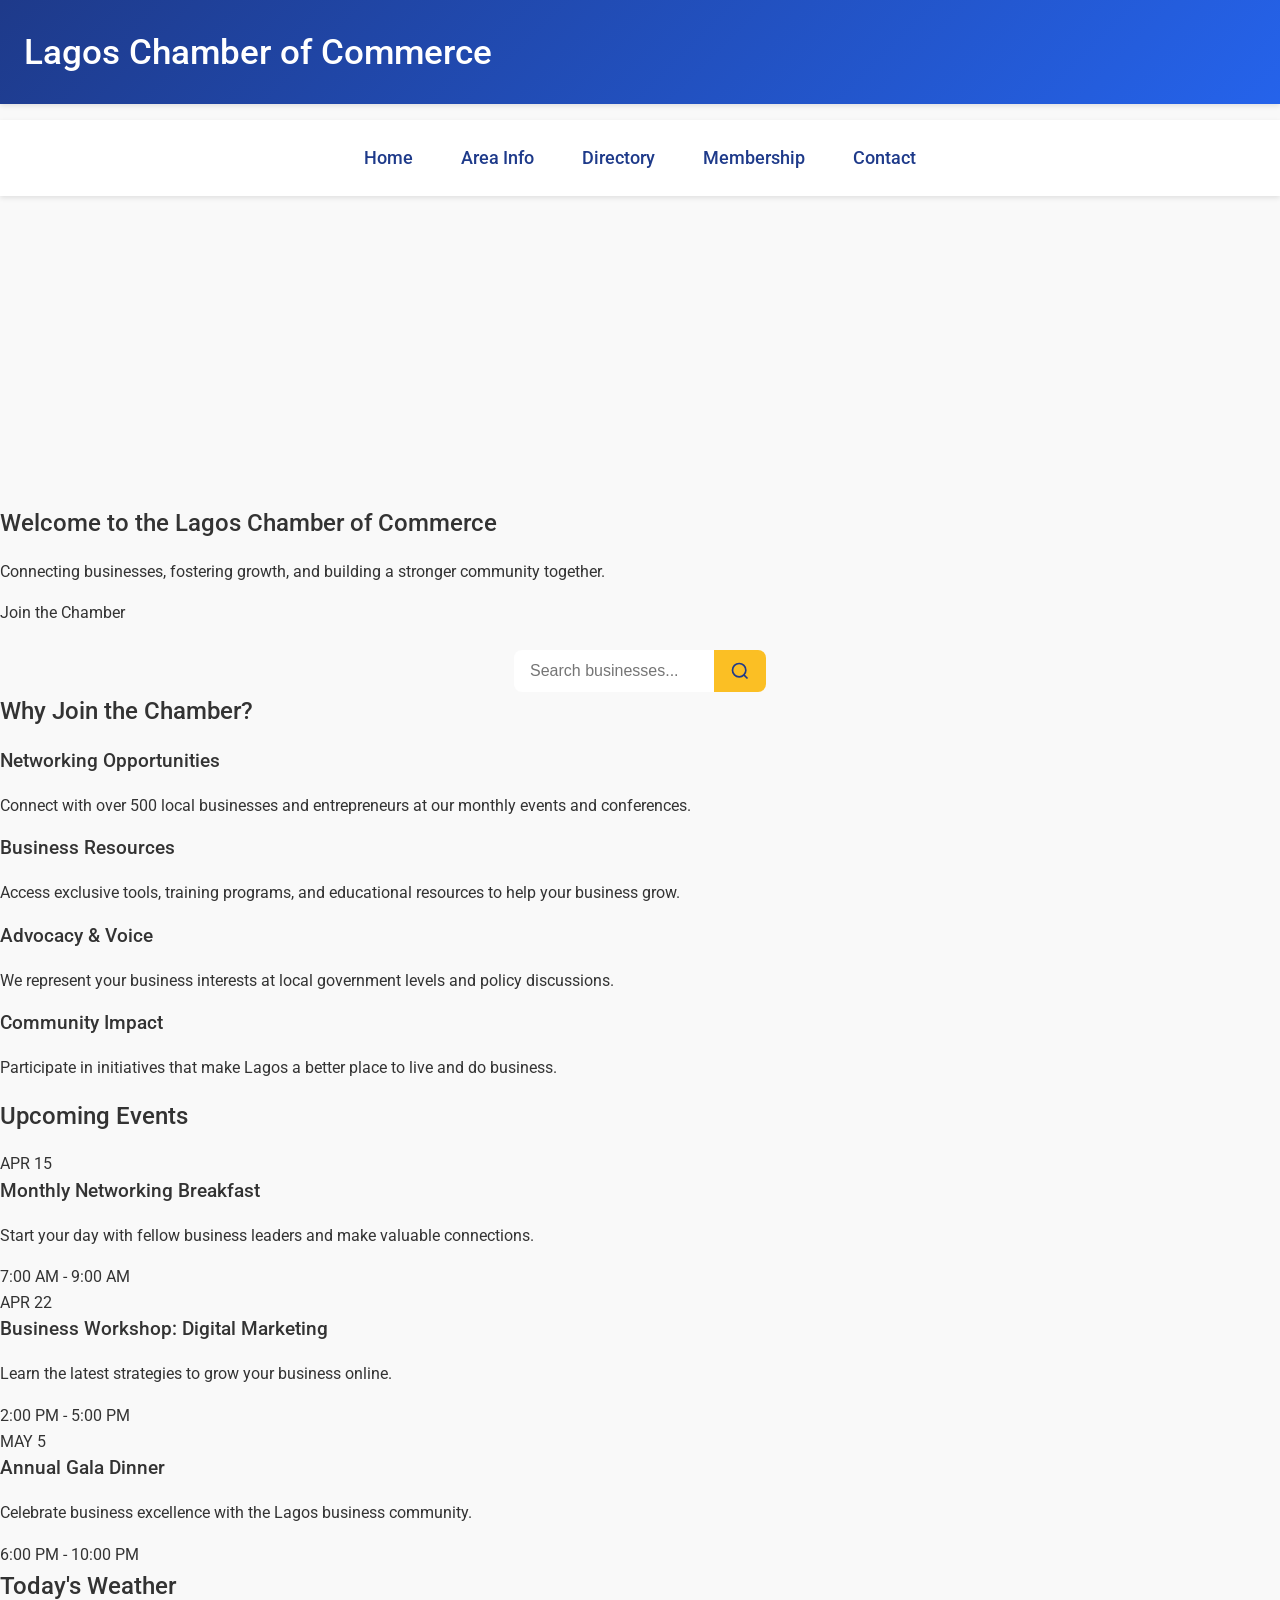
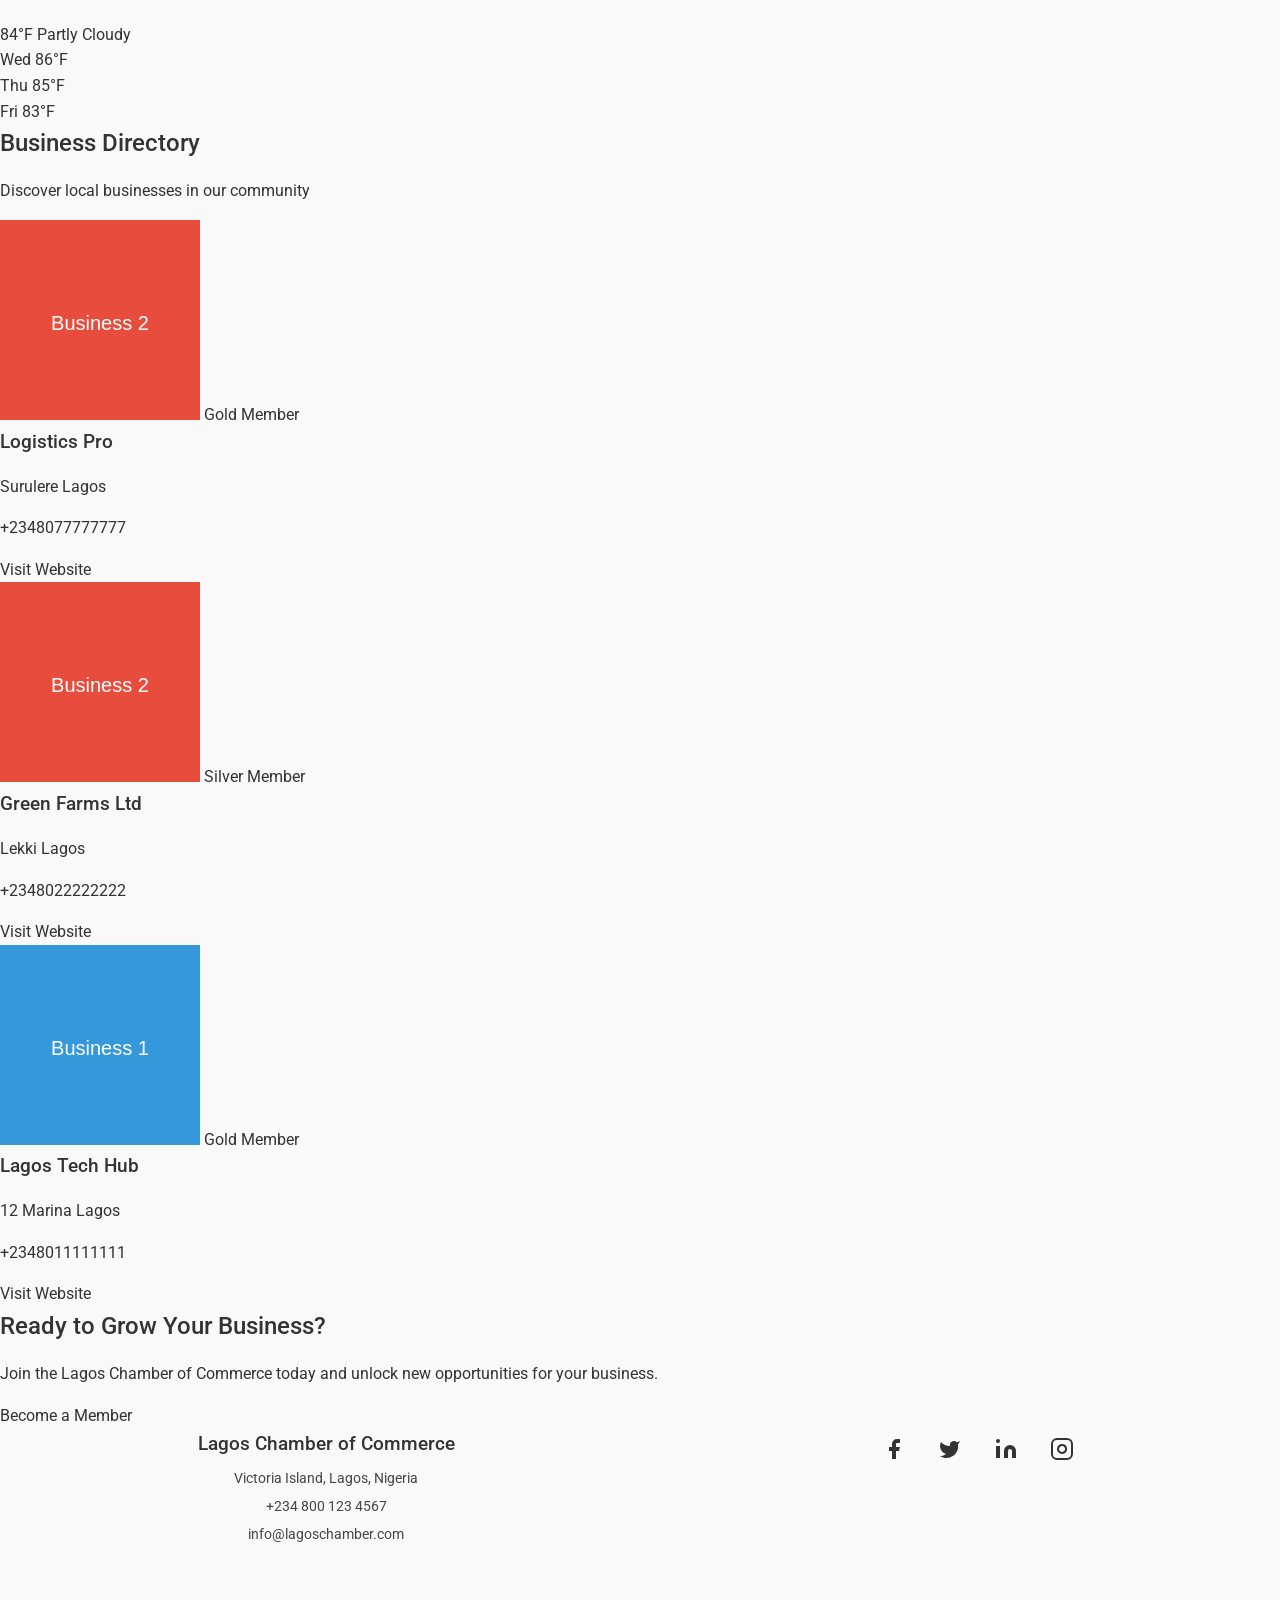
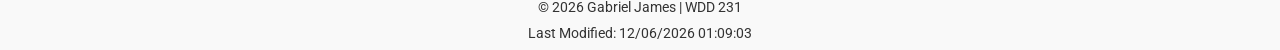
==== commit bd08af18: "Update discover page" ====
--- a/chamber/index.html
+++ b/chamber/index.html
@@ -25,7 +25,7 @@
    <link rel="preconnect" href="https://fonts.gstatic.com" crossorigin>
    <link href="https://fonts.googleapis.com/css2?family=Roboto:wght@300;400;500;700&display=swap" rel="stylesheet">
 
-   <link rel="stylesheet" href="styles/normalize.css">
+   <link rel="stylesheet" href="styles/base.css">
    <link rel="stylesheet" href="styles/small.css">
    <link rel="stylesheet" href="styles/medium.css">
    <link rel="stylesheet" href="styles/larger.css">
--- a/chamber/styles/base.css
+++ b/chamber/styles/base.css
@@ -0,0 +1,40 @@
+@import url('normalize.css');
+
+/* Base styles and resets */
+* {
+  box-sizing: border-box;
+}
+
+body {
+  font-family: 'Roboto', sans-serif;
+  margin: 0;
+  background-color: #f9f9f9;
+  color: #333;
+  line-height: 1.6;
+}
+
+h1, h2, h3, h4, h5, h6 {
+  margin: 0 0 1rem 0;
+  font-weight: 500;
+}
+
+p {
+  margin: 0 0 1rem 0;
+}
+
+img {
+  max-width: 100%;
+  height: auto;
+}
+
+a {
+  color: inherit;
+  text-decoration: none;
+}
+
+button {
+  cursor: pointer;
+  border: none;
+  background: none;
+  font-family: inherit;
+}
--- a/chamber/styles/small.css
+++ b/chamber/styles/small.css
@@ -1,9 +1,4 @@
-body {
-  font-family: 'Roboto', sans-serif;
-  margin: 0;
-  background-color: #f9f9f9;
-  color: #333;
-}
+
 
 header {
   text-align: center;
